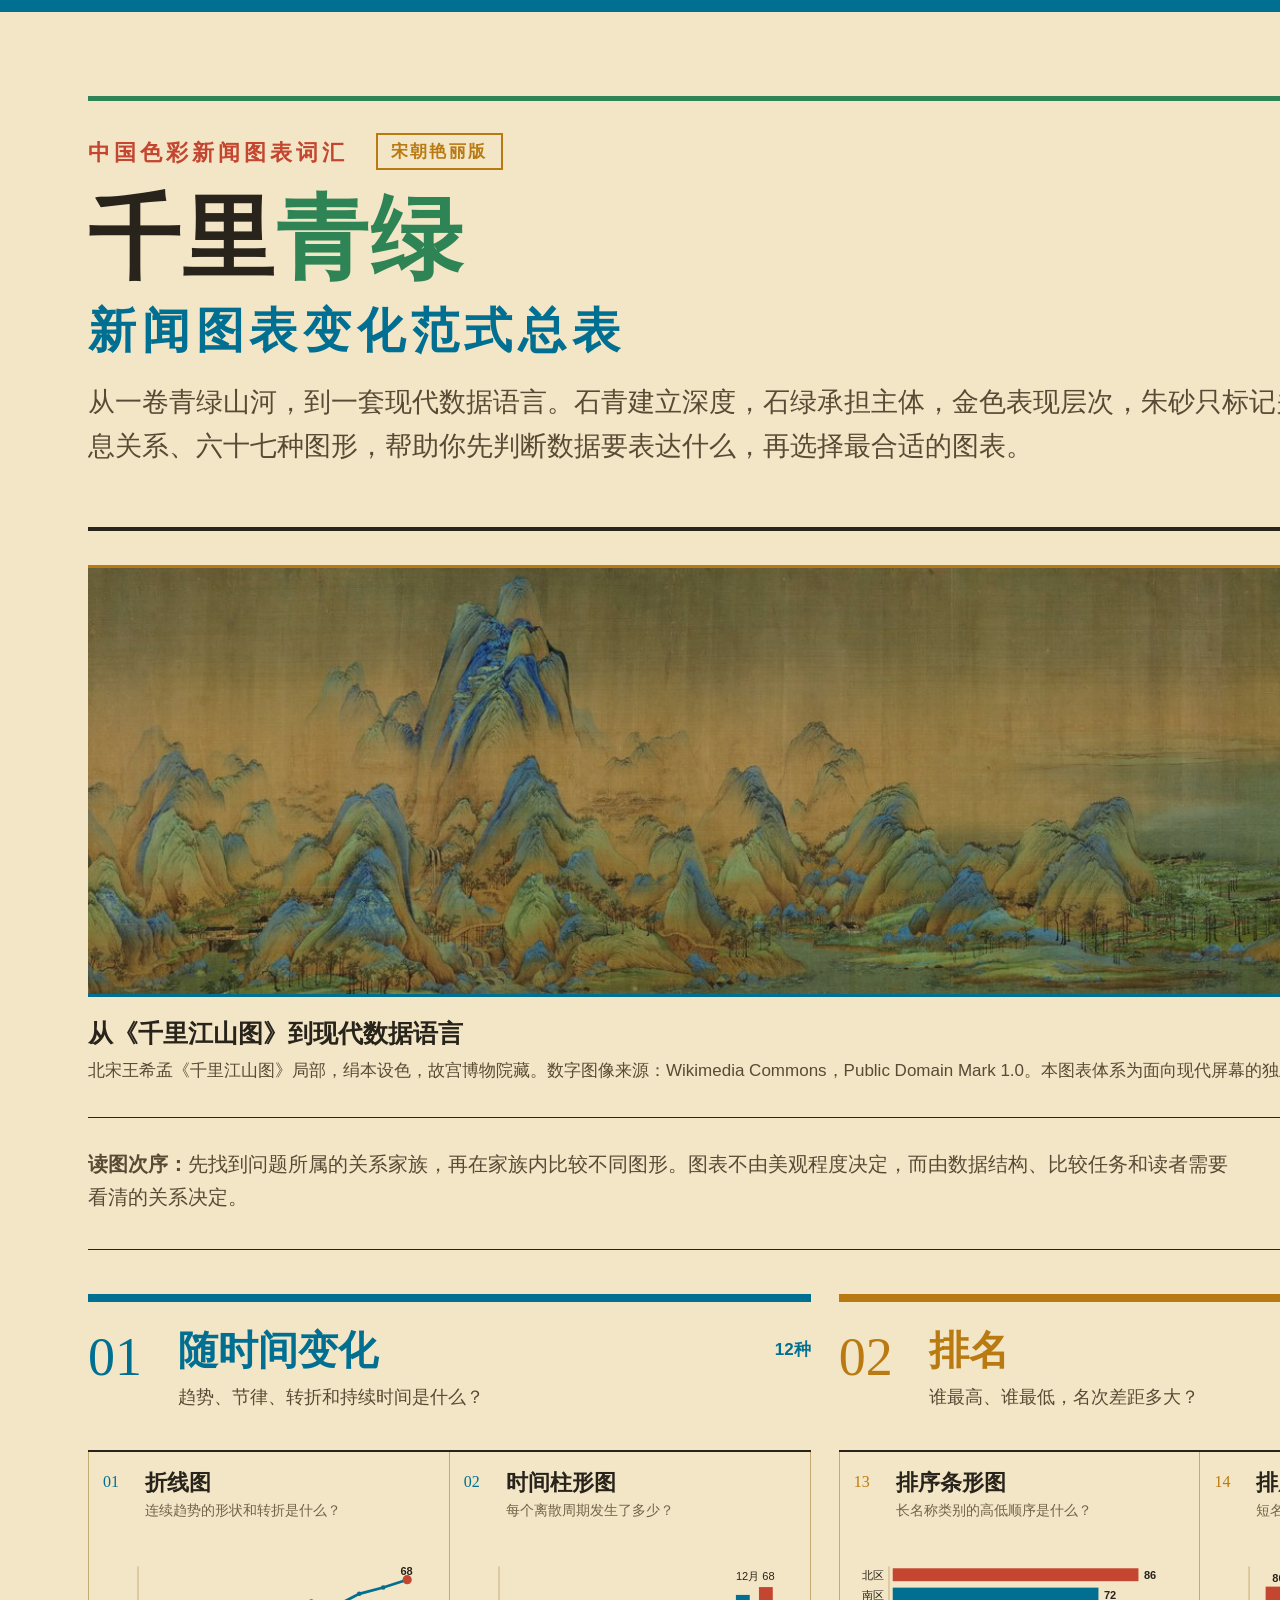
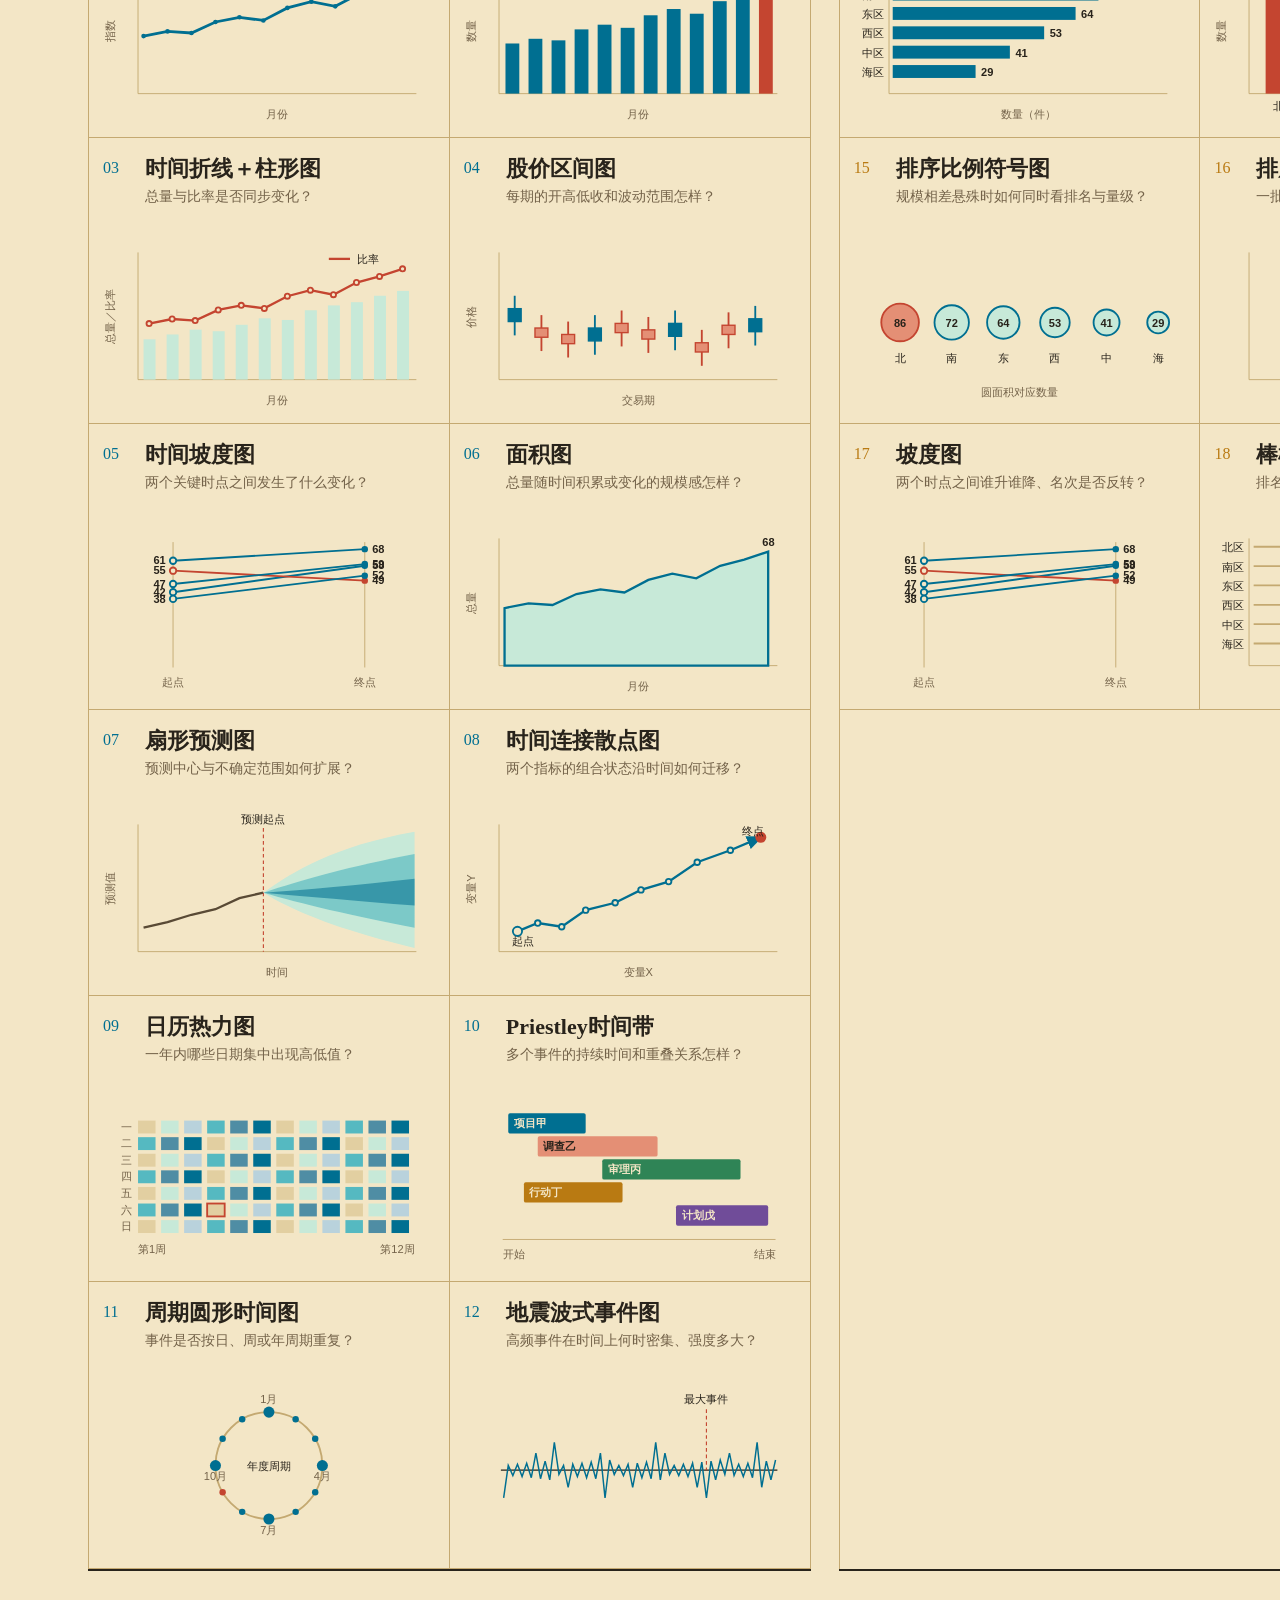
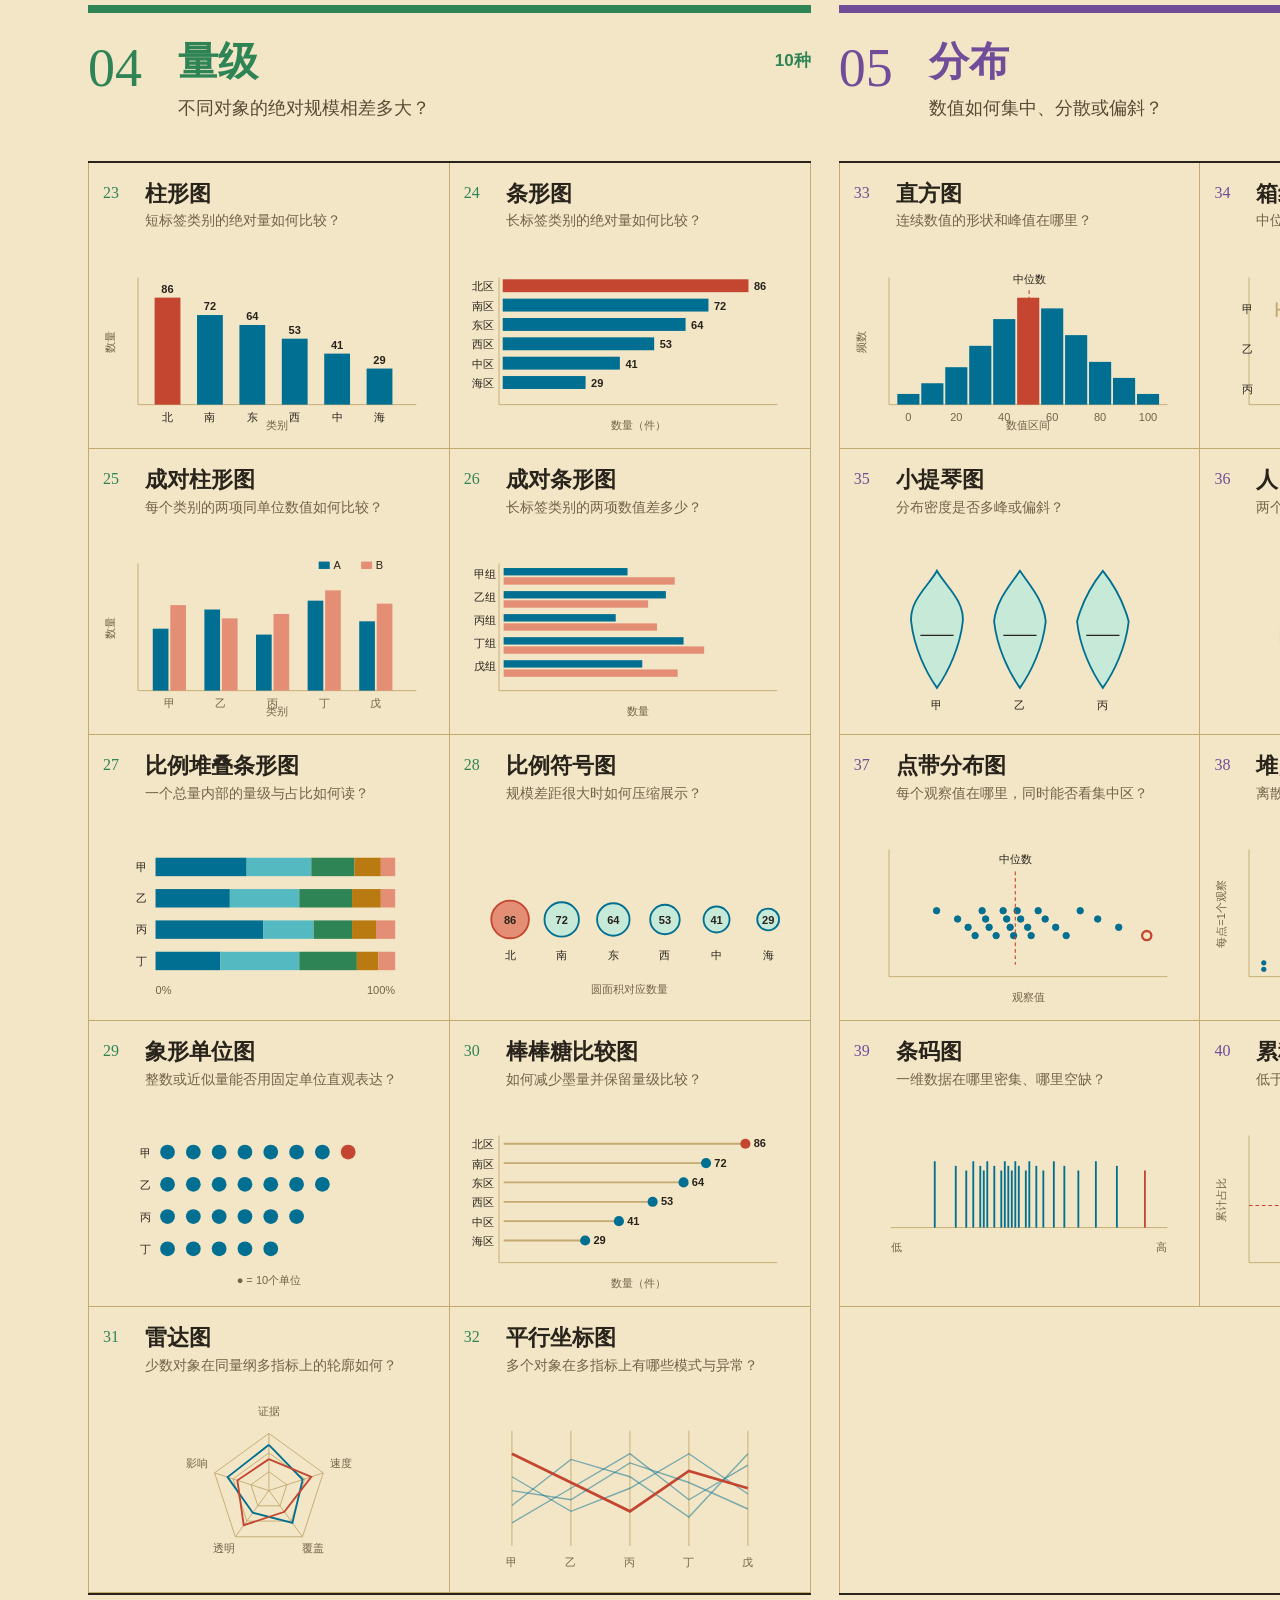
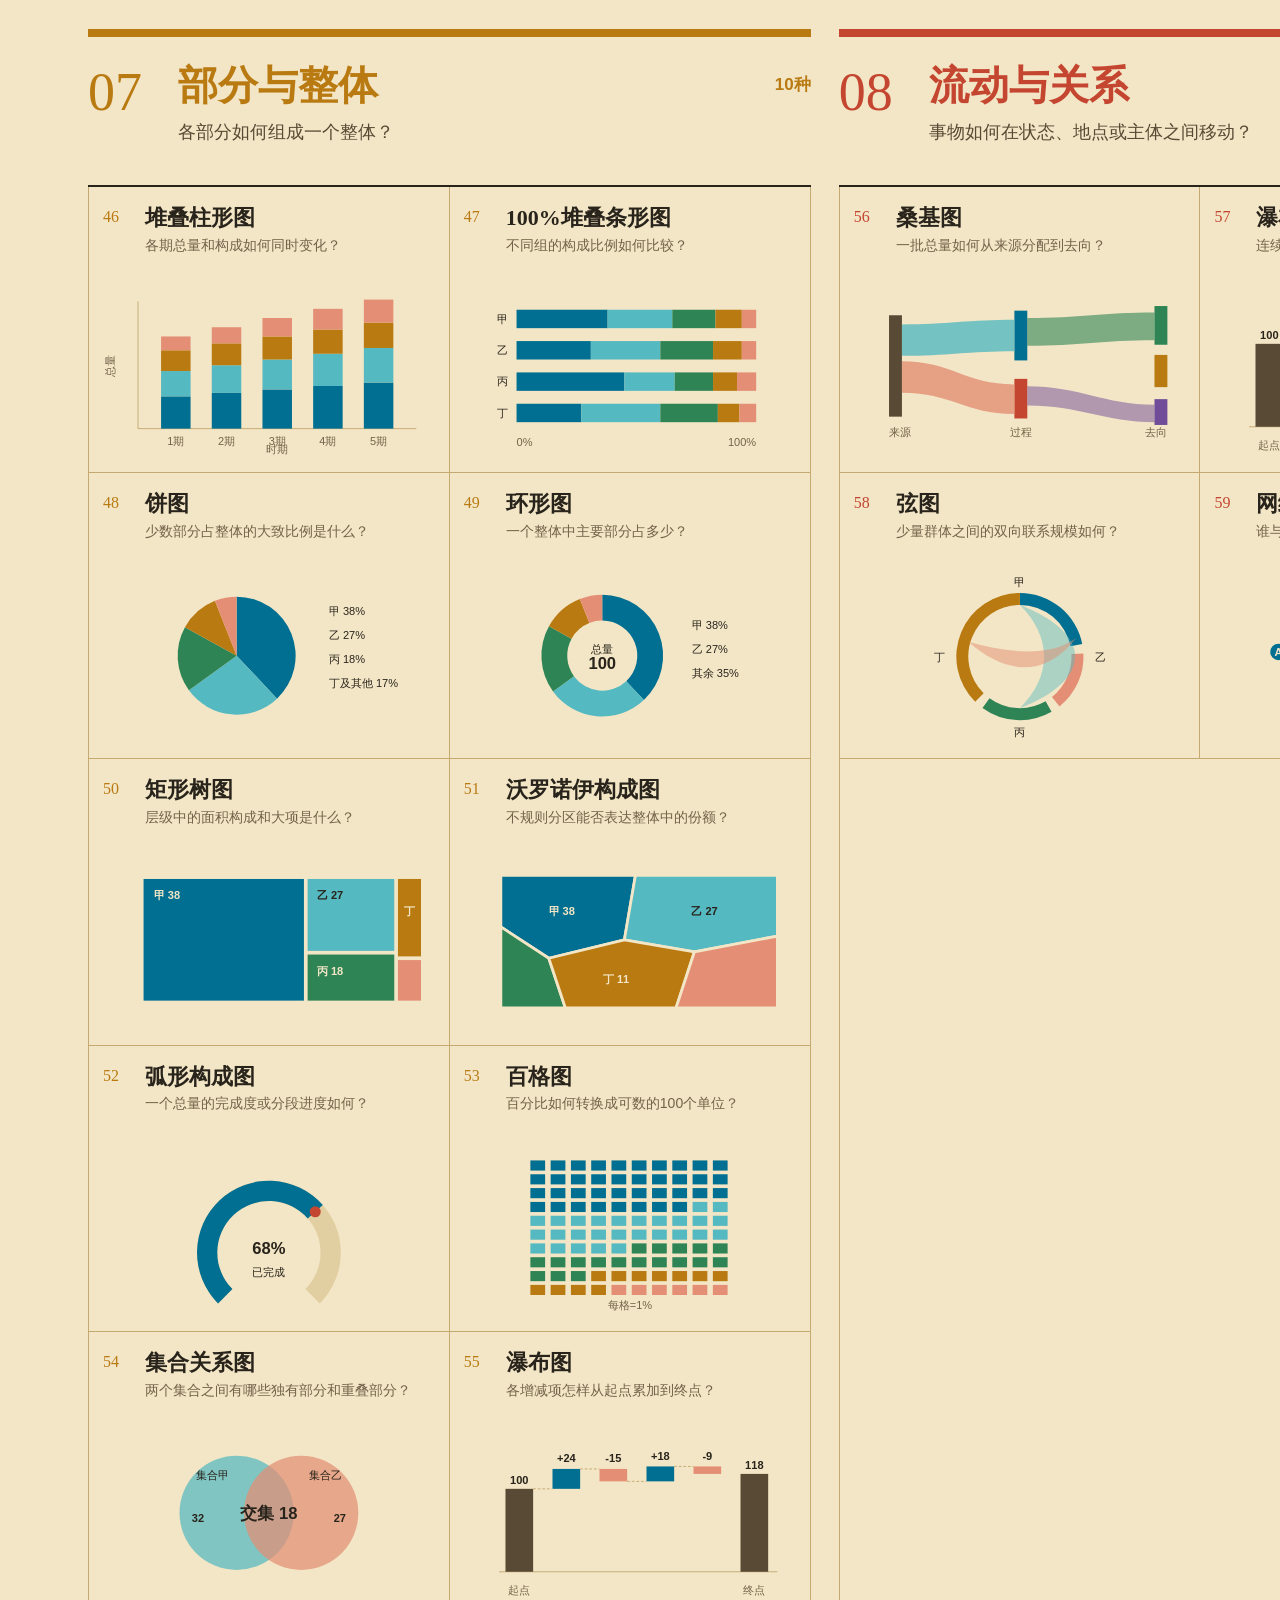
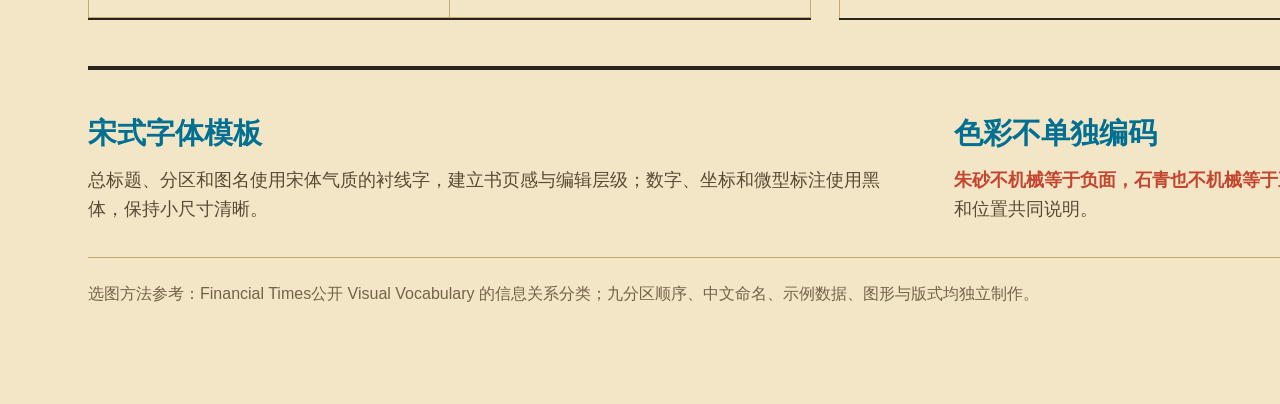
==== src/qianli-qinglu-chart-vocabulary.html @ 6e386f19 "Add poster source" ====
<!doctype html>
<html lang="zh-CN">
<head>
<meta charset="utf-8">
<meta name="viewport" content="width=2400,initial-scale=1">
<title>千里青绿：宋朝艳丽版新闻图表变化范式总表</title>
<style>
:root{--paper:#f3e6c6;--paper-deep:#e2cfa1;--ink:#28231b;--ink2:#594a35;--muted:#736249;--rule:#c4a971;--cinnabar:#c44530;--cinnabar-light:#e48f75;--stone-blue:#006f91;--stone-blue-light:#55b9c1;--stone-blue-pale:#c7e9d8;--stone-green:#2f8456;--ochre:#b97a12;--purple:#704c99}
*{box-sizing:border-box}html,body{margin:0;width:2400px;background:var(--paper);color:var(--ink)}body{font-family:"PingFang SC","Noto Sans CJK SC","Microsoft YaHei",sans-serif;-webkit-font-smoothing:antialiased}.poster{width:2400px;padding:84px 88px 72px;border-top:12px solid var(--stone-blue);background:var(--paper)}
.masthead{display:grid;grid-template-columns:minmax(0,1.55fr) minmax(560px,.45fr);gap:72px;align-items:end;padding:32px 0 58px;border-top:5px solid var(--stone-green);border-bottom:4px solid var(--ink)}.eyebrow{font-size:22px;letter-spacing:.18em;color:var(--cinnabar);font-weight:700}.edition{display:inline-block;margin-left:18px;padding:5px 13px;border:2px solid var(--ochre);color:var(--ochre);font-size:17px;letter-spacing:.14em;vertical-align:3px}.masthead h1{font-family:"Songti SC","STSong","Noto Serif CJK SC","Source Han Serif SC",serif;font-size:92px;line-height:1.04;letter-spacing:.02em;margin:22px 0 24px;font-weight:700}.masthead h1 em{font-style:normal;color:var(--stone-green)}.masthead h1 small{display:block;color:var(--stone-blue);font-size:48px;letter-spacing:.12em;margin-top:18px}.dek{font-family:"Songti SC","STSong","Noto Serif CJK SC","Source Han Serif SC",serif;font-size:27px;line-height:1.65;color:var(--ink2);margin:0;max-width:1420px}.scope{border-left:2px solid var(--rule);padding-left:42px}.brand-logo{width:210px;height:68px;overflow:hidden;background-image:url([data-uri]);background-repeat:no-repeat;background-size:142% auto;background-position:center 51%;margin:0 0 22px}.scope strong{font-family:Georgia,serif;font-size:74px;line-height:1;color:var(--stone-blue);font-weight:700}.scope p{font-size:20px;line-height:1.55;color:var(--muted);margin:10px 0 0}
.guide{display:grid;grid-template-columns:1.15fr 1fr;gap:64px;padding:30px 0 34px;border-bottom:1px solid var(--ink)}.guide p{margin:0;font-size:20px;line-height:1.65;color:var(--ink2)}.palette{display:grid;grid-template-columns:repeat(7,1fr);border:1px solid var(--rule)}.swatch{display:grid;grid-template-columns:24px 1fr;gap:3px 10px;align-items:center;padding:12px 13px;border-right:1px solid var(--rule)}.swatch:last-child{border-right:0}.swatch i{width:24px;height:24px;grid-row:1/3;border:1px solid rgba(41,40,36,.22)}.swatch b{font-family:"Songti SC","STSong",serif;font-size:17px}.swatch code{font-size:13px;color:var(--muted)}
.families{display:grid;grid-template-columns:repeat(3,minmax(0,1fr));gap:34px 28px;padding-top:44px;align-items:stretch}.family-panel{min-width:0;border-top:8px solid var(--family-accent);border-bottom:2px solid var(--ink);display:flex;flex-direction:column}.family-head{display:grid;grid-template-columns:74px minmax(0,1fr) auto;gap:16px;align-items:start;min-height:150px;padding:28px 0 22px;border-bottom:2px solid var(--ink)}.family-number{font-family:Georgia,serif;font-size:54px;line-height:1;color:var(--family-accent)}.family-head h2{font-family:"Songti SC","STSong","Noto Serif CJK SC","Source Han Serif SC",serif;font-size:40px;line-height:1.05;margin:0 0 12px;color:var(--family-accent)}.family-head p{font-size:18px;line-height:1.48;color:var(--ink2);margin:0}.family-head b{font-size:17px;color:var(--family-accent);white-space:nowrap;padding-top:8px}.mini-grid{display:grid;grid-template-columns:repeat(2,minmax(0,1fr));border-left:1px solid var(--rule);flex:1;align-content:start}.mini-card{min-width:0;padding:18px 14px 14px;border-right:1px solid var(--rule);border-bottom:1px solid var(--rule);display:flex;flex-direction:column;min-height:278px}.mini-head{display:grid;grid-template-columns:34px minmax(0,1fr);gap:8px;min-height:78px}.mini-head>span{font-family:Georgia,serif;font-size:16px;color:var(--family-accent);padding-top:3px}.mini-head h3{font-family:"Songti SC","STSong","Noto Serif CJK SC","Source Han Serif SC",serif;font-size:22px;line-height:1.18;margin:0 0 5px}.mini-head p{font-size:14px;line-height:1.36;margin:0;color:var(--muted)}.chart-shell{width:100%;aspect-ratio:360/190;display:flex;align-items:center;margin-top:auto;min-width:0}.chart-svg{display:block;width:100%;height:100%;overflow:hidden}.chart-svg text{font-family:"PingFang SC","Noto Sans CJK SC","Microsoft YaHei",sans-serif;fill:var(--ink)}.chart-svg .label{font-size:12px}.chart-svg .value{font-size:12px;font-weight:700;font-variant-numeric:tabular-nums}.chart-svg .value-light{font-size:12px;font-weight:700;fill:var(--paper)}.chart-svg .big-value{font-size:18px;font-weight:700;font-variant-numeric:tabular-nums}.chart-svg .note{font-size:12px}.chart-svg .tick{font-size:12px;fill:var(--muted)}.chart-svg .axis-title{font-size:12px;fill:var(--muted)}.chart-svg .axis{stroke:var(--rule);stroke-width:1}.chart-svg .zero{stroke:var(--ink);stroke-width:1.4}.chart-svg .reference{stroke:var(--cinnabar);stroke-width:1.2;stroke-dasharray:4 3}.chart-svg .stem{stroke:var(--rule);stroke-width:2}.chart-svg .red{stroke:var(--cinnabar);stroke-width:2.5}.chart-svg .connector{stroke:var(--rule);stroke-width:1;stroke-dasharray:3 2}
.legend{display:grid;grid-template-columns:1.25fr 1fr 1fr;gap:44px;padding:44px 0 34px;border-top:4px solid var(--ink);margin-top:46px}.legend h3{font-family:"Songti SC","STSong","Noto Serif CJK SC",serif;font-size:29px;margin:0 0 12px;color:var(--stone-blue)}.legend p{font-size:18px;line-height:1.6;color:var(--ink2);margin:0}.legend strong{color:var(--cinnabar)}.footer{display:flex;justify-content:space-between;gap:50px;padding-top:24px;border-top:1px solid var(--rule);font-size:16px;line-height:1.55;color:var(--muted)}.footer span:last-child{text-align:right}
@media print{body{print-color-adjust:exact;-webkit-print-color-adjust:exact}}
</style>
<style>
.art-reference{margin:34px 0 0;padding:0 0 32px;border-bottom:1px solid var(--ink)}
.art-reference img{display:block;width:100%;height:432px;object-fit:cover;object-position:center;border-top:3px solid var(--ochre);border-bottom:3px solid var(--stone-blue)}
.art-reference figcaption{display:grid;grid-template-columns:minmax(0,1.45fr) minmax(560px,.55fr);gap:48px;align-items:start;padding-top:18px;font-size:17px;line-height:1.55;color:var(--ink2)}
.art-reference figcaption strong{display:block;font-family:"Songti SC","STSong","Noto Serif CJK SC",serif;font-size:25px;color:var(--ink);margin-bottom:5px}
.color-bridge{display:grid;grid-template-columns:repeat(5,1fr);gap:12px;margin-top:4px}
.color-bridge span{display:grid;grid-template-columns:20px auto;align-items:center;gap:8px;font-size:16px;color:var(--ink)}
.color-bridge i{display:block;width:20px;height:20px;border:1px solid rgba(40,35,27,.45)}
</style>
</head>
<body>
<main class="poster">
  <header class="masthead">
    <div>
      <div class="eyebrow">中国色彩新闻图表词汇 <span class="edition">宋朝艳丽版</span></div>
      <h1>千里<em>青绿</em><small>新闻图表变化范式总表</small></h1>
      <p class="dek">从一卷青绿山河，到一套现代数据语言。石青建立深度，石绿承担主体，金色表现层次，朱砂只标记关键转折；九类信息关系、六十七种图形，帮助你先判断数据要表达什么，再选择最合适的图表。</p>
    </div>
    <div class="scope"><div class="brand-logo" role="img" aria-label="AI记者"></div><strong>9 × 67</strong><p>九类信息关系<br>六十七个图形位置</p></div>
  </header>
  <figure class="art-reference">
    <img src="../assets/qianli-jiangshan-reference.jpg" alt="北宋王希孟《千里江山图》青绿山水局部">
    <figcaption>
      <div><strong>从《千里江山图》到现代数据语言</strong>北宋王希孟《千里江山图》局部，绢本设色，故宫博物院藏。数字图像来源：Wikimedia Commons，Public Domain Mark 1.0。本图表体系为面向现代屏幕的独立色彩转译。</div>
      <div class="color-bridge" aria-label="原画色彩向图表色彩的视觉转译"><span><i style="background:#006f91"></i>石青</span><span><i style="background:#2f8456"></i>石绿</span><span><i style="background:#b97a12"></i>金</span><span><i style="background:#c44530"></i>朱砂</span><span><i style="background:#28231b"></i>墨黛</span></div>
    </figcaption>
  </figure>
  <section class="guide">
    <p><strong>读图次序：</strong>先找到问题所属的关系家族，再在家族内比较不同图形。图表不由美观程度决定，而由数据结构、比较任务和读者需要看清的关系决定。</p>
    <div class="palette" aria-label="千里青绿艳丽版信息色彩"><div class="swatch"><i style="background:#f3e6c6"></i><b>素绢</b><code>#F3E6C6</code></div><div class="swatch"><i style="background:#28231b"></i><b>墨黛</b><code>#28231B</code></div><div class="swatch"><i style="background:#006f91"></i><b>石青</b><code>#006F91</code></div><div class="swatch"><i style="background:#2f8456"></i><b>石绿</b><code>#2F8456</code></div><div class="swatch"><i style="background:#b97a12"></i><b>赭金</b><code>#B97A12</code></div><div class="swatch"><i style="background:#c44530"></i><b>朱砂</b><code>#C44530</code></div><div class="swatch"><i style="background:#704c99"></i><b>黛紫</b><code>#704C99</code></div></div>
  </section>
  <div class="families">
    <section class="family-panel" style="--family-accent:#006f91">
      <header class="family-head">
        <span class="family-number">01</span>
        <div><h2>随时间变化</h2><p>趋势、节律、转折和持续时间是什么？</p></div>
        <b>12种</b>
      </header>
      <div class="mini-grid">
        <article class="mini-card" data-chart="time-line">
          <header class="mini-head">
            <span>01</span>
            <div><h3>折线图</h3><p>连续趋势的形状和转折是什么？</p></div>
          </header>
          <div class="chart-shell"><svg class="chart-svg" viewBox="0 0 360 190" role="img" aria-labelledby="t-折线图示例 d-折线图示例"><title id="t-折线图示例">折线图示例</title><desc id="d-折线图示例">十二个时间点呈现连续趋势。</desc><line x1="38" y1="158" x2="340" y2="158" class="axis" /><line x1="38" y1="20" x2="38" y2="158" class="axis" /><text x="189" y="184" class="axis-title" text-anchor="middle" data-axis="x">月份</text><text x="12" y="90" class="axis-title" text-anchor="middle" transform="rotate(-90 12 90)" data-axis="y">指数</text><polyline points="44,95.6 70,90.5 96,92.2 122,80.3 148,75.2 174,78.60000000000001 200,65 226,58.2 252,63.3 278,49.7 304,42.900000000000006 330,34.400000000000006" fill="none" stroke="#006f91" stroke-width="3"/><circle cx="44" cy="95.6" r="2.5" fill="#006f91" /><circle cx="70" cy="90.5" r="2.5" fill="#006f91" /><circle cx="96" cy="92.2" r="2.5" fill="#006f91" /><circle cx="122" cy="80.3" r="2.5" fill="#006f91" /><circle cx="148" cy="75.2" r="2.5" fill="#006f91" /><circle cx="174" cy="78.60000000000001" r="2.5" fill="#006f91" /><circle cx="200" cy="65" r="2.5" fill="#006f91" /><circle cx="226" cy="58.2" r="2.5" fill="#006f91" /><circle cx="252" cy="63.3" r="2.5" fill="#006f91" /><circle cx="278" cy="49.7" r="2.5" fill="#006f91" /><circle cx="304" cy="42.900000000000006" r="2.5" fill="#006f91" /><circle cx="330" cy="34.400000000000006" r="5" fill="#c44530" /><text x="336" y="29" class="value" text-anchor="end" >68</text></svg></div>
        </article>
        <article class="mini-card" data-chart="time-column">
          <header class="mini-head">
            <span>02</span>
            <div><h3>时间柱形图</h3><p>每个离散周期发生了多少？</p></div>
          </header>
          <div class="chart-shell"><svg class="chart-svg" viewBox="0 0 360 190" role="img" aria-labelledby="t-时间柱形图示例 d-时间柱形图示例"><title id="t-时间柱形图示例">时间柱形图示例</title><desc id="d-时间柱形图示例">每根柱代表一个离散月份。</desc><line x1="38" y1="158" x2="340" y2="158" class="axis" /><line x1="38" y1="20" x2="38" y2="158" class="axis" /><text x="189" y="184" class="axis-title" text-anchor="middle" data-axis="x">月份</text><text x="12" y="90" class="axis-title" text-anchor="middle" transform="rotate(-90 12 90)" data-axis="y">数量</text><rect x="45" y="103.6" width="15" height="54.4" fill="#006f91" /><rect x="70" y="98.5" width="15" height="59.5" fill="#006f91" /><rect x="95" y="100.2" width="15" height="57.8" fill="#006f91" /><rect x="120" y="88.3" width="15" height="69.7" fill="#006f91" /><rect x="145" y="83.2" width="15" height="74.8" fill="#006f91" /><rect x="170" y="86.60000000000001" width="15" height="71.39999999999999" fill="#006f91" /><rect x="195" y="73" width="15" height="85" fill="#006f91" /><rect x="220" y="66.2" width="15" height="91.8" fill="#006f91" /><rect x="245" y="71.3" width="15" height="86.7" fill="#006f91" /><rect x="270" y="57.7" width="15" height="100.3" fill="#006f91" /><rect x="295" y="50.900000000000006" width="15" height="107.1" fill="#006f91" /><rect x="320" y="42.400000000000006" width="15" height="115.6" fill="#c44530" /><text x="337" y="35" class="note" text-anchor="end" >12月 68</text></svg></div>
        </article>
        <article class="mini-card" data-chart="time-line-column">
          <header class="mini-head">
            <span>03</span>
            <div><h3>时间折线＋柱形图</h3><p>总量与比率是否同步变化？</p></div>
          </header>
          <div class="chart-shell"><svg class="chart-svg" viewBox="0 0 360 190" role="img" aria-labelledby="t-折线柱形组合图示例 d-折线柱形组合图示例"><title id="t-折线柱形组合图示例">折线柱形组合图示例</title><desc id="d-折线柱形组合图示例">柱表示总量，线表示同时间粒度的比率。</desc><line x1="38" y1="158" x2="340" y2="158" class="axis" /><line x1="38" y1="20" x2="38" y2="158" class="axis" /><text x="189" y="184" class="axis-title" text-anchor="middle" data-axis="x">月份</text><text x="12" y="90" class="axis-title" text-anchor="middle" transform="rotate(-90 12 90)" data-axis="y">总量／比率</text><rect x="44" y="114.25" width="13" height="43.75" fill="#c7e9d8" /><rect x="69" y="109" width="13" height="49" fill="#c7e9d8" /><rect x="94" y="103.75" width="13" height="54.25" fill="#c7e9d8" /><rect x="119" y="105.5" width="13" height="52.5" fill="#c7e9d8" /><rect x="144" y="98.5" width="13" height="59.5" fill="#c7e9d8" /><rect x="169" y="91.5" width="13" height="66.5" fill="#c7e9d8" /><rect x="194" y="93.25" width="13" height="64.75" fill="#c7e9d8" /><rect x="219" y="82.75" width="13" height="75.25" fill="#c7e9d8" /><rect x="244" y="77.5" width="13" height="80.5" fill="#c7e9d8" /><rect x="269" y="74" width="13" height="84" fill="#c7e9d8" /><rect x="294" y="67" width="13" height="91" fill="#c7e9d8" /><rect x="319" y="61.75" width="13" height="96.25" fill="#c7e9d8" /><polyline points="50,97.2 75,92.25 100,93.9 125,82.35000000000001 150,77.4 175,80.7 200,67.5 225,60.900000000000006 250,65.85000000000001 275,52.650000000000006 300,46.05000000000001 325,37.80000000000001" fill="none" stroke="#c44530" stroke-width="2.5"/><circle cx="50" cy="97.2" r="2.8" fill="#f3e6c6" stroke="#c44530" stroke-width="2"/><circle cx="75" cy="92.25" r="2.8" fill="#f3e6c6" stroke="#c44530" stroke-width="2"/><circle cx="100" cy="93.9" r="2.8" fill="#f3e6c6" stroke="#c44530" stroke-width="2"/><circle cx="125" cy="82.35000000000001" r="2.8" fill="#f3e6c6" stroke="#c44530" stroke-width="2"/><circle cx="150" cy="77.4" r="2.8" fill="#f3e6c6" stroke="#c44530" stroke-width="2"/><circle cx="175" cy="80.7" r="2.8" fill="#f3e6c6" stroke="#c44530" stroke-width="2"/><circle cx="200" cy="67.5" r="2.8" fill="#f3e6c6" stroke="#c44530" stroke-width="2"/><circle cx="225" cy="60.900000000000006" r="2.8" fill="#f3e6c6" stroke="#c44530" stroke-width="2"/><circle cx="250" cy="65.85000000000001" r="2.8" fill="#f3e6c6" stroke="#c44530" stroke-width="2"/><circle cx="275" cy="52.650000000000006" r="2.8" fill="#f3e6c6" stroke="#c44530" stroke-width="2"/><circle cx="300" cy="46.05000000000001" r="2.8" fill="#f3e6c6" stroke="#c44530" stroke-width="2"/><circle cx="325" cy="37.80000000000001" r="2.8" fill="#f3e6c6" stroke="#c44530" stroke-width="2"/><text x="276" y="31" class="note" text-anchor="start" >比率</text><line x1="245" y1="27" x2="268" y2="27" class="red" /></svg></div>
        </article>
        <article class="mini-card" data-chart="time-stock">
          <header class="mini-head">
            <span>04</span>
            <div><h3>股价区间图</h3><p>每期的开高低收和波动范围怎样？</p></div>
          </header>
          <div class="chart-shell"><svg class="chart-svg" viewBox="0 0 360 190" role="img" aria-labelledby="t-股价区间图示例 d-股价区间图示例"><title id="t-股价区间图示例">股价区间图示例</title><desc id="d-股价区间图示例">实体表示开收盘，影线表示高低区间。</desc><line x1="38" y1="158" x2="340" y2="158" class="axis" /><line x1="38" y1="20" x2="38" y2="158" class="axis" /><text x="189" y="184" class="axis-title" text-anchor="middle" data-axis="x">交易期</text><text x="12" y="90" class="axis-title" text-anchor="middle" transform="rotate(-90 12 90)" data-axis="y">价格</text><line x1="55" y1="67" x2="55" y2="110" class="" stroke="#006f91" stroke-width="2"/><rect x="48" y="81" width="14" height="14" fill="#006f91" stroke="#006f91" stroke-width="1.5"/><line x1="84" y1="88" x2="84" y2="127" class="" stroke="#c44530" stroke-width="2"/><rect x="77" y="102" width="14" height="10" fill="#e48f75" stroke="#c44530" stroke-width="1.5"/><line x1="113" y1="95" x2="113" y2="134" class="" stroke="#c44530" stroke-width="2"/><rect x="106" y="109" width="14" height="10" fill="#e48f75" stroke="#c44530" stroke-width="1.5"/><line x1="142" y1="88" x2="142" y2="131" class="" stroke="#006f91" stroke-width="2"/><rect x="135" y="102" width="14" height="14" fill="#006f91" stroke="#006f91" stroke-width="1.5"/><line x1="171" y1="83" x2="171" y2="122" class="" stroke="#c44530" stroke-width="2"/><rect x="164" y="97" width="14" height="10" fill="#e48f75" stroke="#c44530" stroke-width="1.5"/><line x1="200" y1="90" x2="200" y2="129" class="" stroke="#c44530" stroke-width="2"/><rect x="193" y="104" width="14" height="10" fill="#e48f75" stroke="#c44530" stroke-width="1.5"/><line x1="229" y1="83" x2="229" y2="126" class="" stroke="#006f91" stroke-width="2"/><rect x="222" y="97" width="14" height="14" fill="#006f91" stroke="#006f91" stroke-width="1.5"/><line x1="258" y1="104" x2="258" y2="143" class="" stroke="#c44530" stroke-width="2"/><rect x="251" y="118" width="14" height="10" fill="#e48f75" stroke="#c44530" stroke-width="1.5"/><line x1="287" y1="85" x2="287" y2="124" class="" stroke="#c44530" stroke-width="2"/><rect x="280" y="99" width="14" height="10" fill="#e48f75" stroke="#c44530" stroke-width="1.5"/><line x1="316" y1="78" x2="316" y2="121" class="" stroke="#006f91" stroke-width="2"/><rect x="309" y="92" width="14" height="14" fill="#006f91" stroke="#006f91" stroke-width="1.5"/></svg></div>
        </article>
        <article class="mini-card" data-chart="time-slope">
          <header class="mini-head">
            <span>05</span>
            <div><h3>时间坡度图</h3><p>两个关键时点之间发生了什么变化？</p></div>
          </header>
          <div class="chart-shell"><svg class="chart-svg" viewBox="0 0 360 190" role="img" aria-labelledby="t-坡度图示例 d-坡度图示例"><title id="t-坡度图示例">坡度图示例</title><desc id="d-坡度图示例">两个时点共用尺度，线条显示升降和反转。</desc><line x1="76" y1="24" x2="76" y2="160" class="axis" /><line x1="284" y1="24" x2="284" y2="160" class="axis" /><line x1="76" y1="78.39999999999999" x2="284" y2="49.599999999999994" class="" stroke="#006f91" stroke-width="2"/><circle cx="76" cy="78.39999999999999" r="3.5" fill="#f3e6c6" stroke="#006f91" stroke-width="2"/><circle cx="284" cy="49.599999999999994" r="3.5" fill="#006f91" /><text x="68" y="82.39999999999999" class="value" text-anchor="end" >42</text><text x="292" y="53.599999999999994" class="value" text-anchor="start" >58</text><line x1="76" y1="55" x2="284" y2="65.8" class="" stroke="#c44530" stroke-width="2"/><circle cx="76" cy="55" r="3.5" fill="#f3e6c6" stroke="#c44530" stroke-width="2"/><circle cx="284" cy="65.8" r="3.5" fill="#c44530" /><text x="68" y="59" class="value" text-anchor="end" >55</text><text x="292" y="69.8" class="value" text-anchor="start" >49</text><line x1="76" y1="85.6" x2="284" y2="60.39999999999999" class="" stroke="#006f91" stroke-width="2"/><circle cx="76" cy="85.6" r="3.5" fill="#f3e6c6" stroke="#006f91" stroke-width="2"/><circle cx="284" cy="60.39999999999999" r="3.5" fill="#006f91" /><text x="68" y="89.6" class="value" text-anchor="end" >38</text><text x="292" y="64.39999999999999" class="value" text-anchor="start" >52</text><line x1="76" y1="44.2" x2="284" y2="31.599999999999994" class="" stroke="#006f91" stroke-width="2"/><circle cx="76" cy="44.2" r="3.5" fill="#f3e6c6" stroke="#006f91" stroke-width="2"/><circle cx="284" cy="31.599999999999994" r="3.5" fill="#006f91" /><text x="68" y="48.2" class="value" text-anchor="end" >61</text><text x="292" y="35.599999999999994" class="value" text-anchor="start" >68</text><line x1="76" y1="69.39999999999999" x2="284" y2="47.8" class="" stroke="#006f91" stroke-width="2"/><circle cx="76" cy="69.39999999999999" r="3.5" fill="#f3e6c6" stroke="#006f91" stroke-width="2"/><circle cx="284" cy="47.8" r="3.5" fill="#006f91" /><text x="68" y="73.39999999999999" class="value" text-anchor="end" >47</text><text x="292" y="51.8" class="value" text-anchor="start" >59</text><text x="76" y="180" class="axis-title" text-anchor="middle" >起点</text><text x="284" y="180" class="axis-title" text-anchor="middle" >终点</text></svg></div>
        </article>
        <article class="mini-card" data-chart="time-area">
          <header class="mini-head">
            <span>06</span>
            <div><h3>面积图</h3><p>总量随时间积累或变化的规模感怎样？</p></div>
          </header>
          <div class="chart-shell"><svg class="chart-svg" viewBox="0 0 360 190" role="img" aria-labelledby="t-面积图示例 d-面积图示例"><title id="t-面积图示例">面积图示例</title><desc id="d-面积图示例">填充面积强化总量随时间变化的规模感。</desc><line x1="38" y1="158" x2="340" y2="158" class="axis" /><line x1="38" y1="20" x2="38" y2="158" class="axis" /><text x="189" y="184" class="axis-title" text-anchor="middle" data-axis="x">月份</text><text x="12" y="90" class="axis-title" text-anchor="middle" transform="rotate(-90 12 90)" data-axis="y">总量</text><path d="M44,158 L44,95.6 L70,90.5 L96,92.2 L122,80.3 L148,75.2 L174,78.60000000000001 L200,65 L226,58.2 L252,63.3 L278,49.7 L304,42.900000000000006 L330,34.400000000000006 L330,158 Z" fill="#c7e9d8" stroke="#006f91" stroke-width="2.5"/><text x="337" y="28" class="value" text-anchor="end" >68</text></svg></div>
        </article>
        <article class="mini-card" data-chart="time-fan">
          <header class="mini-head">
            <span>07</span>
            <div><h3>扇形预测图</h3><p>预测中心与不确定范围如何扩展？</p></div>
          </header>
          <div class="chart-shell"><svg class="chart-svg" viewBox="0 0 360 190" role="img" aria-labelledby="t-扇形预测图示例 d-扇形预测图示例"><title id="t-扇形预测图示例">扇形预测图示例</title><desc id="d-扇形预测图示例">历史线之后，预测区间随时间逐步扩大。</desc><line x1="38" y1="158" x2="340" y2="158" class="axis" /><line x1="38" y1="20" x2="38" y2="158" class="axis" /><text x="189" y="184" class="axis-title" text-anchor="middle" data-axis="x">时间</text><text x="12" y="90" class="axis-title" text-anchor="middle" transform="rotate(-90 12 90)" data-axis="y">预测值</text><path d="M44,132 L70,126 L96,118 L122,112 L148,100 L174,94" fill="none" stroke="#594a35" stroke-width="2.5"/><path d="M174,94 C208,70 250,44 338,28 L338,154 C260,135 210,116 174,94 Z" fill="#c7e9d8" stroke="none" /><path d="M174,94 C215,80 270,65 338,52 L338,132 C270,119 215,106 174,94 Z" fill="#55b9c1" stroke="none" opacity="0.65" /><path d="M174,94 C220,91 276,86 338,79 L338,108 C276,103 220,98 174,94 Z" fill="#006f91" stroke="none" opacity="0.55" /><line x1="174" y1="24" x2="174" y2="158" class="reference" /><text x="174" y="18" class="note" text-anchor="middle" >预测起点</text></svg></div>
        </article>
        <article class="mini-card" data-chart="time-connected-scatter">
          <header class="mini-head">
            <span>08</span>
            <div><h3>时间连接散点图</h3><p>两个指标的组合状态沿时间如何迁移？</p></div>
          </header>
          <div class="chart-shell"><svg class="chart-svg" viewBox="0 0 360 190" role="img" aria-labelledby="t-连接散点图示例 d-连接散点图示例"><title id="t-连接散点图示例">连接散点图示例</title><desc id="d-连接散点图示例">二维位置按时间顺序连接，起点和终点直接标出。</desc><line x1="38" y1="158" x2="340" y2="158" class="axis" /><line x1="38" y1="20" x2="38" y2="158" class="axis" /><text x="189" y="184" class="axis-title" text-anchor="middle" data-axis="x">变量X</text><text x="12" y="90" class="axis-title" text-anchor="middle" transform="rotate(-90 12 90)" data-axis="y">变量Y</text><polyline points="58,136 80,127 106,131 132,113 164,105 192,91 222,82 253,61 289,48 322,34" fill="none" stroke="#006f91" stroke-width="2.5" marker-end="url(#arrow)"/><circle cx="58" cy="136" r="5" fill="#f3e6c6" stroke="#006f91" stroke-width="2"/><circle cx="80" cy="127" r="3" fill="#f3e6c6" stroke="#006f91" stroke-width="2"/><circle cx="106" cy="131" r="3" fill="#f3e6c6" stroke="#006f91" stroke-width="2"/><circle cx="132" cy="113" r="3" fill="#f3e6c6" stroke="#006f91" stroke-width="2"/><circle cx="164" cy="105" r="3" fill="#f3e6c6" stroke="#006f91" stroke-width="2"/><circle cx="192" cy="91" r="3" fill="#f3e6c6" stroke="#006f91" stroke-width="2"/><circle cx="222" cy="82" r="3" fill="#f3e6c6" stroke="#006f91" stroke-width="2"/><circle cx="253" cy="61" r="3" fill="#f3e6c6" stroke="#006f91" stroke-width="2"/><circle cx="289" cy="48" r="3" fill="#f3e6c6" stroke="#006f91" stroke-width="2"/><circle cx="322" cy="34" r="5" fill="#c44530" stroke="#c44530" stroke-width="2"/><text x="52" y="151" class="note" text-anchor="start" >起点</text><text x="326" y="31" class="note" text-anchor="end" >终点</text><defs><marker id="arrow" markerWidth="8" markerHeight="8" refX="6" refY="3" orient="auto"><path d="M0,0 L0,6 L7,3 z" fill="#006f91" stroke="none"/></marker></defs></svg></div>
        </article>
        <article class="mini-card" data-chart="time-calendar">
          <header class="mini-head">
            <span>09</span>
            <div><h3>日历热力图</h3><p>一年内哪些日期集中出现高低值？</p></div>
          </header>
          <div class="chart-shell"><svg class="chart-svg" viewBox="0 0 360 190" role="img" aria-labelledby="t-日历热力图示例 d-日历热力图示例"><title id="t-日历热力图示例">日历热力图示例</title><desc id="d-日历热力图示例">日期按周与星期排布，单色深浅表示数值。</desc><rect x="38" y="31" width="19" height="14" fill="#e2cfa1" /><rect x="63" y="31" width="19" height="14" fill="#c7e9d8" /><rect x="88" y="31" width="19" height="14" fill="#b9d2dc" /><rect x="113" y="31" width="19" height="14" fill="#55b9c1" /><rect x="138" y="31" width="19" height="14" fill="#4f8da4" /><rect x="163" y="31" width="19" height="14" fill="#006f91" /><rect x="188" y="31" width="19" height="14" fill="#e2cfa1" /><rect x="213" y="31" width="19" height="14" fill="#c7e9d8" /><rect x="238" y="31" width="19" height="14" fill="#b9d2dc" /><rect x="263" y="31" width="19" height="14" fill="#55b9c1" /><rect x="288" y="31" width="19" height="14" fill="#4f8da4" /><rect x="313" y="31" width="19" height="14" fill="#006f91" /><rect x="38" y="49" width="19" height="14" fill="#55b9c1" /><rect x="63" y="49" width="19" height="14" fill="#4f8da4" /><rect x="88" y="49" width="19" height="14" fill="#006f91" /><rect x="113" y="49" width="19" height="14" fill="#e2cfa1" /><rect x="138" y="49" width="19" height="14" fill="#c7e9d8" /><rect x="163" y="49" width="19" height="14" fill="#b9d2dc" /><rect x="188" y="49" width="19" height="14" fill="#55b9c1" /><rect x="213" y="49" width="19" height="14" fill="#4f8da4" /><rect x="238" y="49" width="19" height="14" fill="#006f91" /><rect x="263" y="49" width="19" height="14" fill="#e2cfa1" /><rect x="288" y="49" width="19" height="14" fill="#c7e9d8" /><rect x="313" y="49" width="19" height="14" fill="#b9d2dc" /><rect x="38" y="67" width="19" height="14" fill="#e2cfa1" /><rect x="63" y="67" width="19" height="14" fill="#c7e9d8" /><rect x="88" y="67" width="19" height="14" fill="#b9d2dc" /><rect x="113" y="67" width="19" height="14" fill="#55b9c1" /><rect x="138" y="67" width="19" height="14" fill="#4f8da4" /><rect x="163" y="67" width="19" height="14" fill="#006f91" /><rect x="188" y="67" width="19" height="14" fill="#e2cfa1" /><rect x="213" y="67" width="19" height="14" fill="#c7e9d8" /><rect x="238" y="67" width="19" height="14" fill="#b9d2dc" /><rect x="263" y="67" width="19" height="14" fill="#55b9c1" /><rect x="288" y="67" width="19" height="14" fill="#4f8da4" /><rect x="313" y="67" width="19" height="14" fill="#006f91" /><rect x="38" y="85" width="19" height="14" fill="#55b9c1" /><rect x="63" y="85" width="19" height="14" fill="#4f8da4" /><rect x="88" y="85" width="19" height="14" fill="#006f91" /><rect x="113" y="85" width="19" height="14" fill="#e2cfa1" /><rect x="138" y="85" width="19" height="14" fill="#c7e9d8" /><rect x="163" y="85" width="19" height="14" fill="#b9d2dc" /><rect x="188" y="85" width="19" height="14" fill="#55b9c1" /><rect x="213" y="85" width="19" height="14" fill="#4f8da4" /><rect x="238" y="85" width="19" height="14" fill="#006f91" /><rect x="263" y="85" width="19" height="14" fill="#e2cfa1" /><rect x="288" y="85" width="19" height="14" fill="#c7e9d8" /><rect x="313" y="85" width="19" height="14" fill="#b9d2dc" /><rect x="38" y="103" width="19" height="14" fill="#e2cfa1" /><rect x="63" y="103" width="19" height="14" fill="#c7e9d8" /><rect x="88" y="103" width="19" height="14" fill="#b9d2dc" /><rect x="113" y="103" width="19" height="14" fill="#55b9c1" /><rect x="138" y="103" width="19" height="14" fill="#4f8da4" /><rect x="163" y="103" width="19" height="14" fill="#006f91" /><rect x="188" y="103" width="19" height="14" fill="#e2cfa1" /><rect x="213" y="103" width="19" height="14" fill="#c7e9d8" /><rect x="238" y="103" width="19" height="14" fill="#b9d2dc" /><rect x="263" y="103" width="19" height="14" fill="#55b9c1" /><rect x="288" y="103" width="19" height="14" fill="#4f8da4" /><rect x="313" y="103" width="19" height="14" fill="#006f91" /><rect x="38" y="121" width="19" height="14" fill="#55b9c1" /><rect x="63" y="121" width="19" height="14" fill="#4f8da4" /><rect x="88" y="121" width="19" height="14" fill="#006f91" /><rect x="113" y="121" width="19" height="14" fill="#e2cfa1" stroke="#c44530" stroke-width="2"/><rect x="138" y="121" width="19" height="14" fill="#c7e9d8" /><rect x="163" y="121" width="19" height="14" fill="#b9d2dc" /><rect x="188" y="121" width="19" height="14" fill="#55b9c1" /><rect x="213" y="121" width="19" height="14" fill="#4f8da4" /><rect x="238" y="121" width="19" height="14" fill="#006f91" /><rect x="263" y="121" width="19" height="14" fill="#e2cfa1" /><rect x="288" y="121" width="19" height="14" fill="#c7e9d8" /><rect x="313" y="121" width="19" height="14" fill="#b9d2dc" /><rect x="38" y="139" width="19" height="14" fill="#e2cfa1" /><rect x="63" y="139" width="19" height="14" fill="#c7e9d8" /><rect x="88" y="139" width="19" height="14" fill="#b9d2dc" /><rect x="113" y="139" width="19" height="14" fill="#55b9c1" /><rect x="138" y="139" width="19" height="14" fill="#4f8da4" /><rect x="163" y="139" width="19" height="14" fill="#006f91" /><rect x="188" y="139" width="19" height="14" fill="#e2cfa1" /><rect x="213" y="139" width="19" height="14" fill="#c7e9d8" /><rect x="238" y="139" width="19" height="14" fill="#b9d2dc" /><rect x="263" y="139" width="19" height="14" fill="#55b9c1" /><rect x="288" y="139" width="19" height="14" fill="#4f8da4" /><rect x="313" y="139" width="19" height="14" fill="#006f91" /><text x="26" y="42" class="tick" text-anchor="middle" >一</text><text x="26" y="60" class="tick" text-anchor="middle" >二</text><text x="26" y="78" class="tick" text-anchor="middle" >三</text><text x="26" y="96" class="tick" text-anchor="middle" >四</text><text x="26" y="114" class="tick" text-anchor="middle" >五</text><text x="26" y="132" class="tick" text-anchor="middle" >六</text><text x="26" y="150" class="tick" text-anchor="middle" >日</text><text x="38" y="175" class="axis-title" text-anchor="start" >第1周</text><text x="338" y="175" class="axis-title" text-anchor="end" >第12周</text></svg></div>
        </article>
        <article class="mini-card" data-chart="time-priestley">
          <header class="mini-head">
            <span>10</span>
            <div><h3>Priestley时间带</h3><p>多个事件的持续时间和重叠关系怎样？</p></div>
          </header>
          <div class="chart-shell"><svg class="chart-svg" viewBox="0 0 360 190" role="img" aria-labelledby="t-Priestley时间带示例 d-Priestley时间带示例"><title id="t-Priestley时间带示例">Priestley时间带示例</title><desc id="d-Priestley时间带示例">多个事件以横向长度显示持续期和重叠。</desc><line x1="42" y1="160" x2="338" y2="160" class="axis" /><rect x="48" y="23" width="84" height="22" fill="#006f91" rx="2"/><text x="54" y="38" class="value-light" text-anchor="start" >项目甲</text><rect x="80" y="48" width="130" height="22" fill="#e48f75" rx="2"/><text x="86" y="63" class="value" text-anchor="start" >调查乙</text><rect x="150" y="73" width="150" height="22" fill="#2f8456" rx="2"/><text x="156" y="88" class="value-light" text-anchor="start" >审理丙</text><rect x="65" y="98" width="107" height="22" fill="#b97a12" rx="2"/><text x="71" y="113" class="value-light" text-anchor="start" >行动丁</text><rect x="230" y="123" width="100" height="22" fill="#704c99" rx="2"/><text x="236" y="138" class="value-light" text-anchor="start" >计划戊</text><text x="42" y="180" class="axis-title" text-anchor="start" >开始</text><text x="338" y="180" class="axis-title" text-anchor="end" >结束</text></svg></div>
        </article>
        <article class="mini-card" data-chart="time-circle">
          <header class="mini-head">
            <span>11</span>
            <div><h3>周期圆形时间图</h3><p>事件是否按日、周或年周期重复？</p></div>
          </header>
          <div class="chart-shell"><svg class="chart-svg" viewBox="0 0 360 190" role="img" aria-labelledby="t-周期圆形时间图示例 d-周期圆形时间图示例"><title id="t-周期圆形时间图示例">周期圆形时间图示例</title><desc id="d-周期圆形时间图示例">十二个月沿固定周期排列，突出重复节奏。</desc><circle cx="180" cy="95" r="58" fill="none" stroke="#c4a971" stroke-width="2"/><circle cx="180" cy="37" r="6" fill="#006f91" /><text x="180" y="27" class="tick" text-anchor="middle" >1月</text><circle cx="209" cy="44.770526580502555" r="3.5" fill="#006f91" /><circle cx="230.22947341949742" cy="66" r="3.5" fill="#006f91" /><circle cx="238" cy="95" r="6" fill="#006f91" /><text x="238" y="111" class="tick" text-anchor="middle" >4月</text><circle cx="230.22947341949745" cy="123.99999999999999" r="3.5" fill="#006f91" /><circle cx="209" cy="145.22947341949745" r="3.5" fill="#006f91" /><circle cx="180" cy="153" r="6" fill="#006f91" /><text x="180" y="169" class="tick" text-anchor="middle" >7月</text><circle cx="151" cy="145.22947341949745" r="3.5" fill="#006f91" /><circle cx="129.77052658050258" cy="124.00000000000001" r="3.5" fill="#c44530" /><circle cx="122" cy="95" r="6" fill="#006f91" /><text x="122" y="111" class="tick" text-anchor="middle" >10月</text><circle cx="129.77052658050258" cy="66" r="3.5" fill="#006f91" /><circle cx="150.99999999999997" cy="44.77052658050257" r="3.5" fill="#006f91" /><text x="180" y="100" class="note" text-anchor="middle" >年度周期</text></svg></div>
        </article>
        <article class="mini-card" data-chart="time-seismogram">
          <header class="mini-head">
            <span>12</span>
            <div><h3>地震波式事件图</h3><p>高频事件在时间上何时密集、强度多大？</p></div>
          </header>
          <div class="chart-shell"><svg class="chart-svg" viewBox="0 0 360 190" role="img" aria-labelledby="t-地震波式事件图示例 d-地震波式事件图示例"><title id="t-地震波式事件图示例">地震波式事件图示例</title><desc id="d-地震波式事件图示例">高频事件以振幅显示强度，重点峰直接标出。</desc><line x1="40" y1="100" x2="340" y2="100" class="zero" /><polyline points="43,130.16 48,94.78 53,105.8 58,93.62 63,106.96 68,92.46000000000001 73,108.12 78,81.44 83,109.28 88,90.14 93,110.44 98,69.84 103,104.64 108,94.78 113,118.56 118,93.62 123,106.96 128,92.46000000000001 133,108.12 138,91.3 143,109.28 148,81.44 153,130.16 158,88.98 163,104.64 168,94.78 173,105.8 178,93.62 183,118.56 188,92.46000000000001 193,108.12 198,91.3 203,109.28 208,69.84 213,110.44 218,81.44 223,104.64 228,94.78 233,105.8 238,93.62 243,106.96 248,92.46000000000001 253,118.56 258,91.3 263,130.16 268,90.14 273,110.44 278,88.98 283,104.64 288,81.44 293,105.8 298,93.62 303,106.96 308,92.46000000000001 313,108.12 318,69.84 323,118.56 328,90.14 333,110.44 338,88.98" fill="none" stroke="#006f91" stroke-width="1.6"/><line x1="263" y1="34" x2="263" y2="100" class="reference" /><text x="263" y="27" class="note" text-anchor="middle" >最大事件</text></svg></div>
        </article>
      </div>
    </section>
    <section class="family-panel" style="--family-accent:#b97a12">
      <header class="family-head">
        <span class="family-number">02</span>
        <div><h2>排名</h2><p>谁最高、谁最低，名次差距多大？</p></div>
        <b>6种</b>
      </header>
      <div class="mini-grid">
        <article class="mini-card" data-chart="rank-ordered-bar">
          <header class="mini-head">
            <span>13</span>
            <div><h3>排序条形图</h3><p>长名称类别的高低顺序是什么？</p></div>
          </header>
          <div class="chart-shell"><svg class="chart-svg" viewBox="0 0 360 190" role="img" aria-labelledby="t-排序条形图示例 d-排序条形图示例"><title id="t-排序条形图示例">排序条形图示例</title><desc id="d-排序条形图示例">类别按数值降序，最高项用朱砂标出。</desc><line x1="38" y1="158" x2="340" y2="158" class="axis" /><line x1="38" y1="20" x2="38" y2="158" class="axis" /><text x="189" y="184" class="axis-title" text-anchor="middle" data-axis="x">数量（件）</text><text x="33" y="34" class="label" text-anchor="end" >北区</text><rect x="42" y="22" width="266.6" height="14" fill="#c44530" /><text x="314.6" y="34" class="value" text-anchor="start" >86</text><text x="33" y="55" class="label" text-anchor="end" >南区</text><rect x="42" y="43" width="223.20000000000002" height="14" fill="#006f91" /><text x="271.20000000000005" y="55" class="value" text-anchor="start" >72</text><text x="33" y="76" class="label" text-anchor="end" >东区</text><rect x="42" y="64" width="198.4" height="14" fill="#006f91" /><text x="246.4" y="76" class="value" text-anchor="start" >64</text><text x="33" y="97" class="label" text-anchor="end" >西区</text><rect x="42" y="85" width="164.3" height="14" fill="#006f91" /><text x="212.3" y="97" class="value" text-anchor="start" >53</text><text x="33" y="118" class="label" text-anchor="end" >中区</text><rect x="42" y="106" width="127.10000000000001" height="14" fill="#006f91" /><text x="175.10000000000002" y="118" class="value" text-anchor="start" >41</text><text x="33" y="139" class="label" text-anchor="end" >海区</text><rect x="42" y="127" width="89.9" height="14" fill="#006f91" /><text x="137.9" y="139" class="value" text-anchor="start" >29</text></svg></div>
        </article>
        <article class="mini-card" data-chart="rank-ordered-column">
          <header class="mini-head">
            <span>14</span>
            <div><h3>排序柱形图</h3><p>短名称类别的名次和差距是什么？</p></div>
          </header>
          <div class="chart-shell"><svg class="chart-svg" viewBox="0 0 360 190" role="img" aria-labelledby="t-排序柱形图示例 d-排序柱形图示例"><title id="t-排序柱形图示例">排序柱形图示例</title><desc id="d-排序柱形图示例">短标签类别按柱高降序排列。</desc><line x1="38" y1="158" x2="340" y2="158" class="axis" /><line x1="38" y1="20" x2="38" y2="158" class="axis" /><text x="189" y="184" class="axis-title" text-anchor="middle" data-axis="x">类别</text><text x="12" y="90" class="axis-title" text-anchor="middle" transform="rotate(-90 12 90)" data-axis="y">数量</text><rect x="56" y="41.89999999999999" width="28" height="116.10000000000001" fill="#c44530" /><text x="70" y="176" class="label" text-anchor="middle" >北</text><text x="70" y="36.89999999999999" class="value" text-anchor="middle" >86</text><rect x="102" y="60.8" width="28" height="97.2" fill="#006f91" /><text x="116" y="176" class="label" text-anchor="middle" >南</text><text x="116" y="55.8" class="value" text-anchor="middle" >72</text><rect x="148" y="71.6" width="28" height="86.4" fill="#006f91" /><text x="162" y="176" class="label" text-anchor="middle" >东</text><text x="162" y="66.6" class="value" text-anchor="middle" >64</text><rect x="194" y="86.44999999999999" width="28" height="71.55000000000001" fill="#006f91" /><text x="208" y="176" class="label" text-anchor="middle" >西</text><text x="208" y="81.44999999999999" class="value" text-anchor="middle" >53</text><rect x="240" y="102.65" width="28" height="55.35" fill="#006f91" /><text x="254" y="176" class="label" text-anchor="middle" >中</text><text x="254" y="97.65" class="value" text-anchor="middle" >41</text><rect x="286" y="118.85" width="28" height="39.150000000000006" fill="#006f91" /><text x="300" y="176" class="label" text-anchor="middle" >海</text><text x="300" y="113.85" class="value" text-anchor="middle" >29</text></svg></div>
        </article>
        <article class="mini-card" data-chart="rank-proportional-symbol">
          <header class="mini-head">
            <span>15</span>
            <div><h3>排序比例符号图</h3><p>规模相差悬殊时如何同时看排名与量级？</p></div>
          </header>
          <div class="chart-shell"><svg class="chart-svg" viewBox="0 0 360 190" role="img" aria-labelledby="t-排序比例符号图示例 d-排序比例符号图示例"><title id="t-排序比例符号图示例">排序比例符号图示例</title><desc id="d-排序比例符号图示例">圆面积随数值变化并按大小排序。</desc><circle cx="50" cy="96" r="20.40196069009055" fill="#e48f75" stroke="#c44530" stroke-width="2"/><text x="50" y="139" class="label" text-anchor="middle" >北</text><text x="50" y="101" class="value" text-anchor="middle" >86</text><circle cx="106" cy="96" r="18.667619023324853" fill="#c7e9d8" stroke="#006f91" stroke-width="2"/><text x="106" y="139" class="label" text-anchor="middle" >南</text><text x="106" y="101" class="value" text-anchor="middle" >72</text><circle cx="162" cy="96" r="17.6" fill="#c7e9d8" stroke="#006f91" stroke-width="2"/><text x="162" y="139" class="label" text-anchor="middle" >东</text><text x="162" y="101" class="value" text-anchor="middle" >64</text><circle cx="218" cy="96" r="16.01624175641714" fill="#c7e9d8" stroke="#006f91" stroke-width="2"/><text x="218" y="139" class="label" text-anchor="middle" >西</text><text x="218" y="101" class="value" text-anchor="middle" >53</text><circle cx="274" cy="96" r="14.086873322352268" fill="#c7e9d8" stroke="#006f91" stroke-width="2"/><text x="274" y="139" class="label" text-anchor="middle" >中</text><text x="274" y="101" class="value" text-anchor="middle" >41</text><circle cx="330" cy="96" r="11.84736257569591" fill="#c7e9d8" stroke="#006f91" stroke-width="2"/><text x="330" y="139" class="label" text-anchor="middle" >海</text><text x="330" y="101" class="value" text-anchor="middle" >29</text><text x="180" y="176" class="axis-title" text-anchor="middle" >圆面积对应数量</text></svg></div>
        </article>
        <article class="mini-card" data-chart="rank-dot-strip">
          <header class="mini-head">
            <span>16</span>
            <div><h3>排序点带图</h3><p>一批对象沿单一尺度如何排布？</p></div>
          </header>
          <div class="chart-shell"><svg class="chart-svg" viewBox="0 0 360 190" role="img" aria-labelledby="t-点带图示例 d-点带图示例"><title id="t-点带图示例">点带图示例</title><desc id="d-点带图示例">每个点代表一个观察值，位置呈现一维分布。</desc><line x1="38" y1="158" x2="340" y2="158" class="axis" /><line x1="38" y1="20" x2="38" y2="158" class="axis" /><text x="189" y="184" class="axis-title" text-anchor="middle" data-axis="x">观察值</text><circle cx="89.6" cy="86.5" r="3.5" fill="#006f91" stroke="#006f91" stroke-width="1"/><circle cx="112.39999999999999" cy="95.5" r="3.5" fill="#006f91" stroke="#006f91" stroke-width="1"/><circle cx="123.8" cy="104.5" r="3.5" fill="#006f91" stroke="#006f91" stroke-width="1"/><circle cx="131.39999999999998" cy="113.5" r="3.5" fill="#006f91" stroke="#006f91" stroke-width="1"/><circle cx="139" cy="86.5" r="3.5" fill="#006f91" stroke="#006f91" stroke-width="1"/><circle cx="142.8" cy="95.5" r="3.5" fill="#006f91" stroke="#006f91" stroke-width="1"/><circle cx="146.6" cy="104.5" r="3.5" fill="#006f91" stroke="#006f91" stroke-width="1"/><circle cx="154.2" cy="113.5" r="3.5" fill="#006f91" stroke="#006f91" stroke-width="1"/><circle cx="161.8" cy="86.5" r="3.5" fill="#006f91" stroke="#006f91" stroke-width="1"/><circle cx="165.6" cy="95.5" r="3.5" fill="#006f91" stroke="#006f91" stroke-width="1"/><circle cx="169.39999999999998" cy="104.5" r="3.5" fill="#006f91" stroke="#006f91" stroke-width="1"/><circle cx="173.2" cy="113.5" r="3.5" fill="#006f91" stroke="#006f91" stroke-width="1"/><circle cx="177" cy="86.5" r="3.5" fill="#006f91" stroke="#006f91" stroke-width="1"/><circle cx="180.79999999999998" cy="95.5" r="3.5" fill="#006f91" stroke="#006f91" stroke-width="1"/><circle cx="188.4" cy="104.5" r="3.5" fill="#006f91" stroke="#006f91" stroke-width="1"/><circle cx="192.2" cy="113.5" r="3.5" fill="#006f91" stroke="#006f91" stroke-width="1"/><circle cx="199.79999999999998" cy="86.5" r="3.5" fill="#006f91" stroke="#006f91" stroke-width="1"/><circle cx="207.4" cy="95.5" r="3.5" fill="#006f91" stroke="#006f91" stroke-width="1"/><circle cx="218.79999999999998" cy="104.5" r="3.5" fill="#006f91" stroke="#006f91" stroke-width="1"/><circle cx="230.2" cy="113.5" r="3.5" fill="#006f91" stroke="#006f91" stroke-width="1"/><circle cx="245.39999999999998" cy="86.5" r="3.5" fill="#006f91" stroke="#006f91" stroke-width="1"/><circle cx="264.4" cy="95.5" r="3.5" fill="#006f91" stroke="#006f91" stroke-width="1"/><circle cx="287.2" cy="104.5" r="3.5" fill="#006f91" stroke="#006f91" stroke-width="1"/><circle cx="317.59999999999997" cy="113.5" r="5" fill="#f3e6c6" stroke="#c44530" stroke-width="2.5"/><line x1="175" y1="44" x2="175" y2="145" class="reference" /><text x="175" y="35" class="note" text-anchor="middle" >中位数</text></svg></div>
        </article>
        <article class="mini-card" data-chart="rank-slope">
          <header class="mini-head">
            <span>17</span>
            <div><h3>坡度图</h3><p>两个时点之间谁升谁降、名次是否反转？</p></div>
          </header>
          <div class="chart-shell"><svg class="chart-svg" viewBox="0 0 360 190" role="img" aria-labelledby="t-坡度图示例 d-坡度图示例"><title id="t-坡度图示例">坡度图示例</title><desc id="d-坡度图示例">两个时点共用尺度，线条显示升降和反转。</desc><line x1="76" y1="24" x2="76" y2="160" class="axis" /><line x1="284" y1="24" x2="284" y2="160" class="axis" /><line x1="76" y1="78.39999999999999" x2="284" y2="49.599999999999994" class="" stroke="#006f91" stroke-width="2"/><circle cx="76" cy="78.39999999999999" r="3.5" fill="#f3e6c6" stroke="#006f91" stroke-width="2"/><circle cx="284" cy="49.599999999999994" r="3.5" fill="#006f91" /><text x="68" y="82.39999999999999" class="value" text-anchor="end" >42</text><text x="292" y="53.599999999999994" class="value" text-anchor="start" >58</text><line x1="76" y1="55" x2="284" y2="65.8" class="" stroke="#c44530" stroke-width="2"/><circle cx="76" cy="55" r="3.5" fill="#f3e6c6" stroke="#c44530" stroke-width="2"/><circle cx="284" cy="65.8" r="3.5" fill="#c44530" /><text x="68" y="59" class="value" text-anchor="end" >55</text><text x="292" y="69.8" class="value" text-anchor="start" >49</text><line x1="76" y1="85.6" x2="284" y2="60.39999999999999" class="" stroke="#006f91" stroke-width="2"/><circle cx="76" cy="85.6" r="3.5" fill="#f3e6c6" stroke="#006f91" stroke-width="2"/><circle cx="284" cy="60.39999999999999" r="3.5" fill="#006f91" /><text x="68" y="89.6" class="value" text-anchor="end" >38</text><text x="292" y="64.39999999999999" class="value" text-anchor="start" >52</text><line x1="76" y1="44.2" x2="284" y2="31.599999999999994" class="" stroke="#006f91" stroke-width="2"/><circle cx="76" cy="44.2" r="3.5" fill="#f3e6c6" stroke="#006f91" stroke-width="2"/><circle cx="284" cy="31.599999999999994" r="3.5" fill="#006f91" /><text x="68" y="48.2" class="value" text-anchor="end" >61</text><text x="292" y="35.599999999999994" class="value" text-anchor="start" >68</text><line x1="76" y1="69.39999999999999" x2="284" y2="47.8" class="" stroke="#006f91" stroke-width="2"/><circle cx="76" cy="69.39999999999999" r="3.5" fill="#f3e6c6" stroke="#006f91" stroke-width="2"/><circle cx="284" cy="47.8" r="3.5" fill="#006f91" /><text x="68" y="73.39999999999999" class="value" text-anchor="end" >47</text><text x="292" y="51.8" class="value" text-anchor="start" >59</text><text x="76" y="180" class="axis-title" text-anchor="middle" >起点</text><text x="284" y="180" class="axis-title" text-anchor="middle" >终点</text></svg></div>
        </article>
        <article class="mini-card" data-chart="rank-lollipop">
          <header class="mini-head">
            <span>18</span>
            <div><h3>棒棒糖图</h3><p>排名中哪些值最值得突出？</p></div>
          </header>
          <div class="chart-shell"><svg class="chart-svg" viewBox="0 0 360 190" role="img" aria-labelledby="t-棒棒糖图示例 d-棒棒糖图示例"><title id="t-棒棒糖图示例">棒棒糖图示例</title><desc id="d-棒棒糖图示例">细杆承担长度，圆点承担重点位置。</desc><line x1="38" y1="158" x2="340" y2="158" class="axis" /><line x1="38" y1="20" x2="38" y2="158" class="axis" /><text x="189" y="184" class="axis-title" text-anchor="middle" data-axis="x">数量（件）</text><text x="33" y="34" class="label" text-anchor="end" >北区</text><line x1="43" y1="29" x2="305.3" y2="29" class="stem" /><circle cx="305.3" cy="29" r="5.5" fill="#c44530" /><text x="314.3" y="33" class="value" text-anchor="start" >86</text><text x="33" y="55" class="label" text-anchor="end" >南区</text><line x1="43" y1="50" x2="262.6" y2="50" class="stem" /><circle cx="262.6" cy="50" r="5.5" fill="#006f91" /><text x="271.6" y="54" class="value" text-anchor="start" >72</text><text x="33" y="76" class="label" text-anchor="end" >东区</text><line x1="43" y1="71" x2="238.2" y2="71" class="stem" /><circle cx="238.2" cy="71" r="5.5" fill="#006f91" /><text x="247.2" y="75" class="value" text-anchor="start" >64</text><text x="33" y="97" class="label" text-anchor="end" >西区</text><line x1="43" y1="92" x2="204.64999999999998" y2="92" class="stem" /><circle cx="204.64999999999998" cy="92" r="5.5" fill="#006f91" /><text x="213.64999999999998" y="96" class="value" text-anchor="start" >53</text><text x="33" y="118" class="label" text-anchor="end" >中区</text><line x1="43" y1="113" x2="168.05" y2="113" class="stem" /><circle cx="168.05" cy="113" r="5.5" fill="#006f91" /><text x="177.05" y="117" class="value" text-anchor="start" >41</text><text x="33" y="139" class="label" text-anchor="end" >海区</text><line x1="43" y1="134" x2="131.45" y2="134" class="stem" /><circle cx="131.45" cy="134" r="5.5" fill="#006f91" /><text x="140.45" y="138" class="value" text-anchor="start" >29</text></svg></div>
        </article>
      </div>
    </section>
    <section class="family-panel" style="--family-accent:#c44530">
      <header class="family-head">
        <span class="family-number">03</span>
        <div><h2>偏差</h2><p>数值相对同一基准偏离了多少？</p></div>
        <b>4种</b>
      </header>
      <div class="mini-grid">
        <article class="mini-card" data-chart="dev-diverging-bar">
          <header class="mini-head">
            <span>19</span>
            <div><h3>发散条形图</h3><p>哪些类别高于或低于同一基准？</p></div>
          </header>
          <div class="chart-shell"><svg class="chart-svg" viewBox="0 0 360 190" role="img" aria-labelledby="t-发散条形图示例 d-发散条形图示例"><title id="t-发散条形图示例">发散条形图示例</title><desc id="d-发散条形图示例">四个类别围绕零线向左右展开。</desc><line x1="180" y1="20" x2="180" y2="166" class="zero" /><rect x="77.6" y="30" width="102.4" height="18" fill="#c44530" /><text x="174" y="43" class="value" text-anchor="end" >-32</text><text x="70" y="43" class="label" text-anchor="end" >住房</text><rect x="122.4" y="64" width="57.6" height="18" fill="#c44530" /><text x="174" y="77" class="value" text-anchor="end" >-18</text><text x="70" y="77" class="label" text-anchor="end" >交通</text><rect x="180" y="98" width="44.800000000000004" height="18" fill="#006f91" /><text x="186" y="111" class="value" text-anchor="start" >+14</text><text x="290" y="111" class="label" text-anchor="start" >医疗</text><rect x="180" y="132" width="92.80000000000001" height="18" fill="#006f91" /><text x="186" y="145" class="value" text-anchor="start" >+29</text><text x="290" y="145" class="label" text-anchor="start" >教育</text></svg></div>
        </article>
        <article class="mini-card" data-chart="dev-diverging-stacked">
          <header class="mini-head">
            <span>20</span>
            <div><h3>发散堆叠条形图</h3><p>态度或结果在负向与正向之间如何构成？</p></div>
          </header>
          <div class="chart-shell"><svg class="chart-svg" viewBox="0 0 360 190" role="img" aria-labelledby="t-发散堆叠条形图示例 d-发散堆叠条形图示例"><title id="t-发散堆叠条形图示例">发散堆叠条形图示例</title><desc id="d-发散堆叠条形图示例">负向与正向份额围绕中线排列。</desc><line x1="180" y1="18" x2="180" y2="168" class="zero" /><rect x="98" y="28" width="46" height="19" fill="#c44530" /><rect x="144" y="28" width="36" height="19" fill="#e48f75" /><rect x="180" y="28" width="28" height="19" fill="#55b9c1" /><rect x="208" y="28" width="30" height="19" fill="#006f91" /><text x="22" y="42" class="label" text-anchor="start" >甲</text><rect x="110" y="62" width="42" height="19" fill="#c44530" /><rect x="152" y="62" width="28" height="19" fill="#e48f75" /><rect x="180" y="62" width="37" height="19" fill="#55b9c1" /><rect x="217" y="62" width="35" height="19" fill="#006f91" /><text x="22" y="76" class="label" text-anchor="start" >乙</text><rect x="122" y="96" width="38" height="19" fill="#c44530" /><rect x="160" y="96" width="20" height="19" fill="#e48f75" /><rect x="180" y="96" width="46" height="19" fill="#55b9c1" /><rect x="226" y="96" width="40" height="19" fill="#006f91" /><text x="22" y="110" class="label" text-anchor="start" >丙</text><rect x="134" y="130" width="34" height="19" fill="#c44530" /><rect x="168" y="130" width="12" height="19" fill="#e48f75" /><rect x="180" y="130" width="55" height="19" fill="#55b9c1" /><rect x="235" y="130" width="45" height="19" fill="#006f91" /><text x="22" y="144" class="label" text-anchor="start" >丁</text><text x="105" y="181" class="axis-title" text-anchor="middle" >负向</text><text x="255" y="181" class="axis-title" text-anchor="middle" >正向</text></svg></div>
        </article>
        <article class="mini-card" data-chart="dev-spine">
          <header class="mini-head">
            <span>21</span>
            <div><h3>脊柱图</h3><p>两部分占比是否跨过50%分界？</p></div>
          </header>
          <div class="chart-shell"><svg class="chart-svg" viewBox="0 0 360 190" role="img" aria-labelledby="t-脊柱图示例 d-脊柱图示例"><title id="t-脊柱图示例">脊柱图示例</title><desc id="d-脊柱图示例">每一行以50%中线比较两部分。</desc><line x1="180" y1="20" x2="180" y2="164" class="zero" /><rect x="52" y="28" width="107.52" height="18" fill="#e48f75" /><rect x="159.51999999999998" y="28" width="148.48" height="18" fill="#006f91" /><text x="46" y="41" class="value" text-anchor="end" >42%</text><text x="314" y="41" class="value" text-anchor="start" >58%</text><rect x="52" y="62" width="140.8" height="18" fill="#e48f75" /><rect x="192.8" y="62" width="115.2" height="18" fill="#006f91" /><text x="46" y="75" class="value" text-anchor="end" >55%</text><text x="314" y="75" class="value" text-anchor="start" >45%</text><rect x="52" y="96" width="171.52" height="18" fill="#e48f75" /><rect x="223.52" y="96" width="84.48" height="18" fill="#006f91" /><text x="46" y="109" class="value" text-anchor="end" >67%</text><text x="314" y="109" class="value" text-anchor="start" >33%</text><rect x="52" y="130" width="122.88" height="18" fill="#e48f75" /><rect x="174.88" y="130" width="133.12" height="18" fill="#006f91" /><text x="46" y="143" class="value" text-anchor="end" >48%</text><text x="314" y="143" class="value" text-anchor="start" >52%</text></svg></div>
        </article>
        <article class="mini-card" data-chart="dev-surplus-deficit">
          <header class="mini-head">
            <span>22</span>
            <div><h3>盈余／赤字面积图</h3><p>一段时间内何时越过基准，偏离多深？</p></div>
          </header>
          <div class="chart-shell"><svg class="chart-svg" viewBox="0 0 360 190" role="img" aria-labelledby="t-盈余赤字面积图示例 d-盈余赤字面积图示例"><title id="t-盈余赤字面积图示例">盈余赤字面积图示例</title><desc id="d-盈余赤字面积图示例">时间序列穿过零线形成正负区域。</desc><line x1="38" y1="94" x2="342" y2="94" class="zero" /><path d="M42,94 L42,148 L69,130 L96,109 L123,82 L123,94 Z M204,94 L204,67 L231,103 L258,127 L285,115 L285,94 Z" fill="#e48f75" stroke="#c44530" stroke-width="1.5"/><path d="M123,94 L123,82 L150,58 L177,40 L204,67 L204,94 Z M285,94 L285,115 L312,76 L339,52 L339,94 Z" fill="#c7e9d8" stroke="#006f91" stroke-width="1.5"/><text x="40" y="181" class="axis-title" text-anchor="start" >1月</text><text x="340" y="181" class="axis-title" text-anchor="end" >12月</text></svg></div>
        </article>
      </div>
    </section>
    <section class="family-panel" style="--family-accent:#2f8456">
      <header class="family-head">
        <span class="family-number">04</span>
        <div><h2>量级</h2><p>不同对象的绝对规模相差多大？</p></div>
        <b>10种</b>
      </header>
      <div class="mini-grid">
        <article class="mini-card" data-chart="mag-column">
          <header class="mini-head">
            <span>23</span>
            <div><h3>柱形图</h3><p>短标签类别的绝对量如何比较？</p></div>
          </header>
          <div class="chart-shell"><svg class="chart-svg" viewBox="0 0 360 190" role="img" aria-labelledby="t-排序柱形图示例 d-排序柱形图示例"><title id="t-排序柱形图示例">排序柱形图示例</title><desc id="d-排序柱形图示例">短标签类别按柱高降序排列。</desc><line x1="38" y1="158" x2="340" y2="158" class="axis" /><line x1="38" y1="20" x2="38" y2="158" class="axis" /><text x="189" y="184" class="axis-title" text-anchor="middle" data-axis="x">类别</text><text x="12" y="90" class="axis-title" text-anchor="middle" transform="rotate(-90 12 90)" data-axis="y">数量</text><rect x="56" y="41.89999999999999" width="28" height="116.10000000000001" fill="#c44530" /><text x="70" y="176" class="label" text-anchor="middle" >北</text><text x="70" y="36.89999999999999" class="value" text-anchor="middle" >86</text><rect x="102" y="60.8" width="28" height="97.2" fill="#006f91" /><text x="116" y="176" class="label" text-anchor="middle" >南</text><text x="116" y="55.8" class="value" text-anchor="middle" >72</text><rect x="148" y="71.6" width="28" height="86.4" fill="#006f91" /><text x="162" y="176" class="label" text-anchor="middle" >东</text><text x="162" y="66.6" class="value" text-anchor="middle" >64</text><rect x="194" y="86.44999999999999" width="28" height="71.55000000000001" fill="#006f91" /><text x="208" y="176" class="label" text-anchor="middle" >西</text><text x="208" y="81.44999999999999" class="value" text-anchor="middle" >53</text><rect x="240" y="102.65" width="28" height="55.35" fill="#006f91" /><text x="254" y="176" class="label" text-anchor="middle" >中</text><text x="254" y="97.65" class="value" text-anchor="middle" >41</text><rect x="286" y="118.85" width="28" height="39.150000000000006" fill="#006f91" /><text x="300" y="176" class="label" text-anchor="middle" >海</text><text x="300" y="113.85" class="value" text-anchor="middle" >29</text></svg></div>
        </article>
        <article class="mini-card" data-chart="mag-bar">
          <header class="mini-head">
            <span>24</span>
            <div><h3>条形图</h3><p>长标签类别的绝对量如何比较？</p></div>
          </header>
          <div class="chart-shell"><svg class="chart-svg" viewBox="0 0 360 190" role="img" aria-labelledby="t-排序条形图示例 d-排序条形图示例"><title id="t-排序条形图示例">排序条形图示例</title><desc id="d-排序条形图示例">类别按数值降序，最高项用朱砂标出。</desc><line x1="38" y1="158" x2="340" y2="158" class="axis" /><line x1="38" y1="20" x2="38" y2="158" class="axis" /><text x="189" y="184" class="axis-title" text-anchor="middle" data-axis="x">数量（件）</text><text x="33" y="34" class="label" text-anchor="end" >北区</text><rect x="42" y="22" width="266.6" height="14" fill="#c44530" /><text x="314.6" y="34" class="value" text-anchor="start" >86</text><text x="33" y="55" class="label" text-anchor="end" >南区</text><rect x="42" y="43" width="223.20000000000002" height="14" fill="#006f91" /><text x="271.20000000000005" y="55" class="value" text-anchor="start" >72</text><text x="33" y="76" class="label" text-anchor="end" >东区</text><rect x="42" y="64" width="198.4" height="14" fill="#006f91" /><text x="246.4" y="76" class="value" text-anchor="start" >64</text><text x="33" y="97" class="label" text-anchor="end" >西区</text><rect x="42" y="85" width="164.3" height="14" fill="#006f91" /><text x="212.3" y="97" class="value" text-anchor="start" >53</text><text x="33" y="118" class="label" text-anchor="end" >中区</text><rect x="42" y="106" width="127.10000000000001" height="14" fill="#006f91" /><text x="175.10000000000002" y="118" class="value" text-anchor="start" >41</text><text x="33" y="139" class="label" text-anchor="end" >海区</text><rect x="42" y="127" width="89.9" height="14" fill="#006f91" /><text x="137.9" y="139" class="value" text-anchor="start" >29</text></svg></div>
        </article>
        <article class="mini-card" data-chart="mag-paired-column">
          <header class="mini-head">
            <span>25</span>
            <div><h3>成对柱形图</h3><p>每个类别的两项同单位数值如何比较？</p></div>
          </header>
          <div class="chart-shell"><svg class="chart-svg" viewBox="0 0 360 190" role="img" aria-labelledby="t-成对柱形图示例 d-成对柱形图示例"><title id="t-成对柱形图示例">成对柱形图示例</title><desc id="d-成对柱形图示例">每个类别并列两项同单位数值。</desc><line x1="38" y1="158" x2="340" y2="158" class="axis" /><line x1="38" y1="20" x2="38" y2="158" class="axis" /><text x="189" y="184" class="axis-title" text-anchor="middle" data-axis="x">类别</text><text x="12" y="90" class="axis-title" text-anchor="middle" transform="rotate(-90 12 90)" data-axis="y">数量</text><rect x="54" y="90.8" width="17" height="67.2" fill="#006f91" /><rect x="73" y="65.19999999999999" width="17" height="92.80000000000001" fill="#e48f75" /><text x="72" y="176" class="tick" text-anchor="middle" >甲</text><rect x="110" y="70" width="17" height="88" fill="#006f91" /><rect x="129" y="79.6" width="17" height="78.4" fill="#e48f75" /><text x="128" y="176" class="tick" text-anchor="middle" >乙</text><rect x="166" y="97.19999999999999" width="17" height="60.800000000000004" fill="#006f91" /><rect x="185" y="74.8" width="17" height="83.2" fill="#e48f75" /><text x="184" y="176" class="tick" text-anchor="middle" >丙</text><rect x="222" y="60.39999999999999" width="17" height="97.60000000000001" fill="#006f91" /><rect x="241" y="49.19999999999999" width="17" height="108.80000000000001" fill="#e48f75" /><text x="240" y="176" class="tick" text-anchor="middle" >丁</text><rect x="278" y="82.8" width="17" height="75.2" fill="#006f91" /><rect x="297" y="63.599999999999994" width="17" height="94.4" fill="#e48f75" /><text x="296" y="176" class="tick" text-anchor="middle" >戊</text><rect x="234" y="18" width="12" height="8" fill="#006f91" /><text x="250" y="26" class="note" text-anchor="start" >A</text><rect x="280" y="18" width="12" height="8" fill="#e48f75" /><text x="296" y="26" class="note" text-anchor="start" >B</text></svg></div>
        </article>
        <article class="mini-card" data-chart="mag-paired-bar">
          <header class="mini-head">
            <span>26</span>
            <div><h3>成对条形图</h3><p>长标签类别的两项数值差多少？</p></div>
          </header>
          <div class="chart-shell"><svg class="chart-svg" viewBox="0 0 360 190" role="img" aria-labelledby="t-成对条形图示例 d-成对条形图示例"><title id="t-成对条形图示例">成对条形图示例</title><desc id="d-成对条形图示例">每个长标签类别用上下两条比较。</desc><line x1="38" y1="158" x2="340" y2="158" class="axis" /><line x1="38" y1="20" x2="38" y2="158" class="axis" /><text x="189" y="184" class="axis-title" text-anchor="middle" data-axis="x">数量</text><text x="35" y="36" class="label" text-anchor="end" >甲组</text><rect x="43" y="25" width="134.4" height="8" fill="#006f91" /><rect x="43" y="35" width="185.60000000000002" height="8" fill="#e48f75" /><text x="35" y="61" class="label" text-anchor="end" >乙组</text><rect x="43" y="50" width="176" height="8" fill="#006f91" /><rect x="43" y="60" width="156.8" height="8" fill="#e48f75" /><text x="35" y="86" class="label" text-anchor="end" >丙组</text><rect x="43" y="75" width="121.60000000000001" height="8" fill="#006f91" /><rect x="43" y="85" width="166.4" height="8" fill="#e48f75" /><text x="35" y="111" class="label" text-anchor="end" >丁组</text><rect x="43" y="100" width="195.20000000000002" height="8" fill="#006f91" /><rect x="43" y="110" width="217.60000000000002" height="8" fill="#e48f75" /><text x="35" y="136" class="label" text-anchor="end" >戊组</text><rect x="43" y="125" width="150.4" height="8" fill="#006f91" /><rect x="43" y="135" width="188.8" height="8" fill="#e48f75" /></svg></div>
        </article>
        <article class="mini-card" data-chart="mag-proportional-bar">
          <header class="mini-head">
            <span>27</span>
            <div><h3>比例堆叠条形图</h3><p>一个总量内部的量级与占比如何读？</p></div>
          </header>
          <div class="chart-shell"><svg class="chart-svg" viewBox="0 0 360 190" role="img" aria-labelledby="t-100%堆叠条形图示例 d-100%堆叠条形图示例"><title id="t-100%堆叠条形图示例">100%堆叠条形图示例</title><desc id="d-100%堆叠条形图示例">所有条长度相同，分段展示构成比例。</desc><text x="48" y="43" class="label" text-anchor="end" >甲</text><rect x="57" y="29" width="98.8" height="20" fill="#006f91" /><rect x="155.8" y="29" width="70.2" height="20" fill="#55b9c1" /><rect x="226" y="29" width="46.800000000000004" height="20" fill="#2f8456" /><rect x="272.8" y="29" width="28.6" height="20" fill="#b97a12" /><rect x="301.40000000000003" y="29" width="15.600000000000001" height="20" fill="#e48f75" /><text x="48" y="77" class="label" text-anchor="end" >乙</text><rect x="57" y="63" width="80.60000000000001" height="20" fill="#006f91" /><rect x="137.60000000000002" y="63" width="75.4" height="20" fill="#55b9c1" /><rect x="213.00000000000003" y="63" width="57.2" height="20" fill="#2f8456" /><rect x="270.20000000000005" y="63" width="31.200000000000003" height="20" fill="#b97a12" /><rect x="301.40000000000003" y="63" width="15.600000000000001" height="20" fill="#e48f75" /><text x="48" y="111" class="label" text-anchor="end" >丙</text><rect x="57" y="97" width="117" height="20" fill="#006f91" /><rect x="174" y="97" width="54.6" height="20" fill="#55b9c1" /><rect x="228.6" y="97" width="41.6" height="20" fill="#2f8456" /><rect x="270.2" y="97" width="26" height="20" fill="#b97a12" /><rect x="296.2" y="97" width="20.8" height="20" fill="#e48f75" /><text x="48" y="145" class="label" text-anchor="end" >丁</text><rect x="57" y="131" width="70.2" height="20" fill="#006f91" /><rect x="127.2" y="131" width="85.8" height="20" fill="#55b9c1" /><rect x="213" y="131" width="62.400000000000006" height="20" fill="#2f8456" /><rect x="275.4" y="131" width="23.400000000000002" height="20" fill="#b97a12" /><rect x="298.79999999999995" y="131" width="18.2" height="20" fill="#e48f75" /><text x="57" y="177" class="axis-title" text-anchor="start" >0%</text><text x="317" y="177" class="axis-title" text-anchor="end" >100%</text></svg></div>
        </article>
        <article class="mini-card" data-chart="mag-proportional-symbol">
          <header class="mini-head">
            <span>28</span>
            <div><h3>比例符号图</h3><p>规模差距很大时如何压缩展示？</p></div>
          </header>
          <div class="chart-shell"><svg class="chart-svg" viewBox="0 0 360 190" role="img" aria-labelledby="t-排序比例符号图示例 d-排序比例符号图示例"><title id="t-排序比例符号图示例">排序比例符号图示例</title><desc id="d-排序比例符号图示例">圆面积随数值变化并按大小排序。</desc><circle cx="50" cy="96" r="20.40196069009055" fill="#e48f75" stroke="#c44530" stroke-width="2"/><text x="50" y="139" class="label" text-anchor="middle" >北</text><text x="50" y="101" class="value" text-anchor="middle" >86</text><circle cx="106" cy="96" r="18.667619023324853" fill="#c7e9d8" stroke="#006f91" stroke-width="2"/><text x="106" y="139" class="label" text-anchor="middle" >南</text><text x="106" y="101" class="value" text-anchor="middle" >72</text><circle cx="162" cy="96" r="17.6" fill="#c7e9d8" stroke="#006f91" stroke-width="2"/><text x="162" y="139" class="label" text-anchor="middle" >东</text><text x="162" y="101" class="value" text-anchor="middle" >64</text><circle cx="218" cy="96" r="16.01624175641714" fill="#c7e9d8" stroke="#006f91" stroke-width="2"/><text x="218" y="139" class="label" text-anchor="middle" >西</text><text x="218" y="101" class="value" text-anchor="middle" >53</text><circle cx="274" cy="96" r="14.086873322352268" fill="#c7e9d8" stroke="#006f91" stroke-width="2"/><text x="274" y="139" class="label" text-anchor="middle" >中</text><text x="274" y="101" class="value" text-anchor="middle" >41</text><circle cx="330" cy="96" r="11.84736257569591" fill="#c7e9d8" stroke="#006f91" stroke-width="2"/><text x="330" y="139" class="label" text-anchor="middle" >海</text><text x="330" y="101" class="value" text-anchor="middle" >29</text><text x="180" y="176" class="axis-title" text-anchor="middle" >圆面积对应数量</text></svg></div>
        </article>
        <article class="mini-card" data-chart="mag-isotype">
          <header class="mini-head">
            <span>29</span>
            <div><h3>象形单位图</h3><p>整数或近似量能否用固定单位直观表达？</p></div>
          </header>
          <div class="chart-shell"><svg class="chart-svg" viewBox="0 0 360 190" role="img" aria-labelledby="t-象形单位图示例 d-象形单位图示例"><title id="t-象形单位图示例">象形单位图示例</title><desc id="d-象形单位图示例">每个圆点代表10个单位，半点表示5个单位。</desc><text x="52" y="43" class="label" text-anchor="end" >甲</text><circle cx="70" cy="38" r="8" fill="#006f91" /><circle cx="98" cy="38" r="8" fill="#006f91" /><circle cx="126" cy="38" r="8" fill="#006f91" /><circle cx="154" cy="38" r="8" fill="#006f91" /><circle cx="182" cy="38" r="8" fill="#006f91" /><circle cx="210" cy="38" r="8" fill="#006f91" /><circle cx="238" cy="38" r="8" fill="#006f91" /><circle cx="266" cy="38" r="8" fill="#c44530" /><text x="52" y="78" class="label" text-anchor="end" >乙</text><circle cx="70" cy="73" r="8" fill="#006f91" /><circle cx="98" cy="73" r="8" fill="#006f91" /><circle cx="126" cy="73" r="8" fill="#006f91" /><circle cx="154" cy="73" r="8" fill="#006f91" /><circle cx="182" cy="73" r="8" fill="#006f91" /><circle cx="210" cy="73" r="8" fill="#006f91" /><circle cx="238" cy="73" r="8" fill="#006f91" /><text x="52" y="113" class="label" text-anchor="end" >丙</text><circle cx="70" cy="108" r="8" fill="#006f91" /><circle cx="98" cy="108" r="8" fill="#006f91" /><circle cx="126" cy="108" r="8" fill="#006f91" /><circle cx="154" cy="108" r="8" fill="#006f91" /><circle cx="182" cy="108" r="8" fill="#006f91" /><circle cx="210" cy="108" r="8" fill="#006f91" /><text x="52" y="148" class="label" text-anchor="end" >丁</text><circle cx="70" cy="143" r="8" fill="#006f91" /><circle cx="98" cy="143" r="8" fill="#006f91" /><circle cx="126" cy="143" r="8" fill="#006f91" /><circle cx="154" cy="143" r="8" fill="#006f91" /><circle cx="182" cy="143" r="8" fill="#006f91" /><text x="180" y="181" class="axis-title" text-anchor="middle" >● = 10个单位</text></svg></div>
        </article>
        <article class="mini-card" data-chart="mag-lollipop">
          <header class="mini-head">
            <span>30</span>
            <div><h3>棒棒糖比较图</h3><p>如何减少墨量并保留量级比较？</p></div>
          </header>
          <div class="chart-shell"><svg class="chart-svg" viewBox="0 0 360 190" role="img" aria-labelledby="t-棒棒糖图示例 d-棒棒糖图示例"><title id="t-棒棒糖图示例">棒棒糖图示例</title><desc id="d-棒棒糖图示例">细杆承担长度，圆点承担重点位置。</desc><line x1="38" y1="158" x2="340" y2="158" class="axis" /><line x1="38" y1="20" x2="38" y2="158" class="axis" /><text x="189" y="184" class="axis-title" text-anchor="middle" data-axis="x">数量（件）</text><text x="33" y="34" class="label" text-anchor="end" >北区</text><line x1="43" y1="29" x2="305.3" y2="29" class="stem" /><circle cx="305.3" cy="29" r="5.5" fill="#c44530" /><text x="314.3" y="33" class="value" text-anchor="start" >86</text><text x="33" y="55" class="label" text-anchor="end" >南区</text><line x1="43" y1="50" x2="262.6" y2="50" class="stem" /><circle cx="262.6" cy="50" r="5.5" fill="#006f91" /><text x="271.6" y="54" class="value" text-anchor="start" >72</text><text x="33" y="76" class="label" text-anchor="end" >东区</text><line x1="43" y1="71" x2="238.2" y2="71" class="stem" /><circle cx="238.2" cy="71" r="5.5" fill="#006f91" /><text x="247.2" y="75" class="value" text-anchor="start" >64</text><text x="33" y="97" class="label" text-anchor="end" >西区</text><line x1="43" y1="92" x2="204.64999999999998" y2="92" class="stem" /><circle cx="204.64999999999998" cy="92" r="5.5" fill="#006f91" /><text x="213.64999999999998" y="96" class="value" text-anchor="start" >53</text><text x="33" y="118" class="label" text-anchor="end" >中区</text><line x1="43" y1="113" x2="168.05" y2="113" class="stem" /><circle cx="168.05" cy="113" r="5.5" fill="#006f91" /><text x="177.05" y="117" class="value" text-anchor="start" >41</text><text x="33" y="139" class="label" text-anchor="end" >海区</text><line x1="43" y1="134" x2="131.45" y2="134" class="stem" /><circle cx="131.45" cy="134" r="5.5" fill="#006f91" /><text x="140.45" y="138" class="value" text-anchor="start" >29</text></svg></div>
        </article>
        <article class="mini-card" data-chart="mag-radar">
          <header class="mini-head">
            <span>31</span>
            <div><h3>雷达图</h3><p>少数对象在同量纲多指标上的轮廓如何？</p></div>
          </header>
          <div class="chart-shell"><svg class="chart-svg" viewBox="0 0 360 190" role="img" aria-labelledby="t-雷达图示例 d-雷达图示例"><title id="t-雷达图示例">雷达图示例</title><desc id="d-雷达图示例">两个对象在五个已标准化指标上比较轮廓。</desc><polyline points="180,74.53999999999999 199.45861632339884,88.67751229508858 192.026086261904,111.55248770491143 167.973913738096,111.55248770491143 160.54138367660116,88.67751229508858 180,74.53999999999999" fill="none" stroke="#c4a971" stroke-width="1"/><polyline points="180,54.08 218.9172326467977,82.35502459017715 204.052172523808,128.10497540982286 155.947827476192,128.10497540982286 141.0827673532023,82.35502459017715 180,54.08" fill="none" stroke="#c4a971" stroke-width="1"/><polyline points="180,33 238.96550401029953,75.84094634875326 216.44268564213334,145.15905365124675 143.5573143578667,145.15905365124675 121.03449598970047,75.84094634875326 180,33" fill="none" stroke="#c4a971" stroke-width="1"/><line x1="180" y1="95" x2="180" y2="33" class="axis" /><line x1="180" y1="95" x2="238.96550401029953" y2="75.84094634875326" class="axis" /><line x1="180" y1="95" x2="216.44268564213334" y2="145.15905365124675" class="axis" /><line x1="180" y1="95" x2="143.5573143578667" y2="145.15905365124675" class="axis" /><line x1="180" y1="95" x2="121.03449598970047" y2="75.84094634875326" class="axis" /><polyline points="180,45.4 216.5586124863857,83.12138673622702 205.50987994949332,130.11133755587272 162.507510891776,119.07634575259843 135.18621695217237,80.43911922505248 180,45.4" fill="none" stroke="#006f91" stroke-width="2" fill="#006f91" fill-opacity="0.26"/><polyline points="180,60.9 225.99309312803362,80.05593815202755 196.76363539538133,118.0731646795735 152.6679857684,132.61929023843504 145.8000076740263,83.8877488822769 180,60.9" fill="none" stroke="#c44530" stroke-width="2" fill="#c44530" fill-opacity="0.26"/><text x="180" y="13" class="tick" text-anchor="middle" >证据</text><text x="257.9866343362026" y="69.66060646125432" class="tick" text-anchor="middle" >速度</text><text x="228.1983906879828" y="161.3393935387457" class="tick" text-anchor="middle" >覆盖</text><text x="131.8016093120172" y="161.3393935387457" class="tick" text-anchor="middle" >透明</text><text x="102.0133656637974" y="69.66060646125432" class="tick" text-anchor="middle" >影响</text></svg></div>
        </article>
        <article class="mini-card" data-chart="mag-parallel">
          <header class="mini-head">
            <span>32</span>
            <div><h3>平行坐标图</h3><p>多个对象在多指标上有哪些模式与异常？</p></div>
          </header>
          <div class="chart-shell"><svg class="chart-svg" viewBox="0 0 360 190" role="img" aria-labelledby="t-平行坐标图示例 d-平行坐标图示例"><title id="t-平行坐标图示例">平行坐标图示例</title><desc id="d-平行坐标图示例">多对象跨五个标准化指标形成路径。</desc><line x1="52" y1="30" x2="52" y2="155" class="axis" /><text x="52" y="177" class="tick" text-anchor="middle" >甲</text><line x1="116" y1="30" x2="116" y2="155" class="axis" /><text x="116" y="177" class="tick" text-anchor="middle" >乙</text><line x1="180" y1="30" x2="180" y2="155" class="axis" /><text x="180" y="177" class="tick" text-anchor="middle" >丙</text><line x1="244" y1="30" x2="244" y2="155" class="axis" /><text x="244" y="177" class="tick" text-anchor="middle" >丁</text><line x1="308" y1="30" x2="308" y2="155" class="axis" /><text x="308" y="177" class="tick" text-anchor="middle" >戊</text><polyline points="52,130 116,92.5 180,55 244,105 308,67.5" fill="none" stroke="#006f91" stroke-width="1.5" opacity="0.5"/><polyline points="52,80 116,117.5 180,92.5 244,55 308,98.75" fill="none" stroke="#006f91" stroke-width="1.5" opacity="0.5"/><polyline points="52,111.25 116,61.25 180,80 244,123.75 308,55" fill="none" stroke="#006f91" stroke-width="1.5" opacity="0.5"/><polyline points="52,55 116,86.25 180,117.5 244,73.75 308,92.5" fill="none" stroke="#c44530" stroke-width="3" opacity="1"/><polyline points="52,95 116,105 180,65 244,86.25 308,115" fill="none" stroke="#006f91" stroke-width="1.5" opacity="0.5"/></svg></div>
        </article>
      </div>
    </section>
    <section class="family-panel" style="--family-accent:#704c99">
      <header class="family-head">
        <span class="family-number">05</span>
        <div><h2>分布</h2><p>数值如何集中、分散或偏斜？</p></div>
        <b>8种</b>
      </header>
      <div class="mini-grid">
        <article class="mini-card" data-chart="dist-histogram">
          <header class="mini-head">
            <span>33</span>
            <div><h3>直方图</h3><p>连续数值的形状和峰值在哪里？</p></div>
          </header>
          <div class="chart-shell"><svg class="chart-svg" viewBox="0 0 360 190" role="img" aria-labelledby="t-直方图示例 d-直方图示例"><title id="t-直方图示例">直方图示例</title><desc id="d-直方图示例">连续数值按固定箱宽统计频数。</desc><line x1="38" y1="158" x2="340" y2="158" class="axis" /><line x1="38" y1="20" x2="38" y2="158" class="axis" /><text x="189" y="184" class="axis-title" text-anchor="middle" data-axis="x">数值区间</text><text x="12" y="90" class="axis-title" text-anchor="middle" transform="rotate(-90 12 90)" data-axis="y">频数</text><rect x="47" y="146.4" width="24" height="11.6" fill="#006f91" /><text x="59" y="176" class="tick" text-anchor="middle" >0</text><rect x="73" y="134.8" width="24" height="23.2" fill="#006f91" /><rect x="99" y="117.4" width="24" height="40.6" fill="#006f91" /><text x="111" y="176" class="tick" text-anchor="middle" >20</text><rect x="125" y="94.2" width="24" height="63.8" fill="#006f91" /><rect x="151" y="65.2" width="24" height="92.8" fill="#006f91" /><text x="163" y="176" class="tick" text-anchor="middle" >40</text><rect x="177" y="42" width="24" height="116" fill="#c44530" /><rect x="203" y="53.60000000000001" width="24" height="104.39999999999999" fill="#006f91" /><text x="215" y="176" class="tick" text-anchor="middle" >60</text><rect x="229" y="82.60000000000001" width="24" height="75.39999999999999" fill="#006f91" /><rect x="255" y="111.6" width="24" height="46.4" fill="#006f91" /><text x="267" y="176" class="tick" text-anchor="middle" >80</text><rect x="281" y="129" width="24" height="29" fill="#006f91" /><rect x="307" y="146.4" width="24" height="11.6" fill="#006f91" /><text x="319" y="176" class="tick" text-anchor="middle" >100</text><line x1="190" y1="34" x2="190" y2="158" class="reference" /><text x="190" y="26" class="note" text-anchor="middle" >中位数</text></svg></div>
        </article>
        <article class="mini-card" data-chart="dist-boxplot">
          <header class="mini-head">
            <span>34</span>
            <div><h3>箱线图</h3><p>中位数、四分位和异常值如何比较？</p></div>
          </header>
          <div class="chart-shell"><svg class="chart-svg" viewBox="0 0 360 190" role="img" aria-labelledby="t-箱线图示例 d-箱线图示例"><title id="t-箱线图示例">箱线图示例</title><desc id="d-箱线图示例">三组数据共享轴，显示中位数、四分位和异常点。</desc><line x1="38" y1="158" x2="340" y2="158" class="axis" /><line x1="38" y1="20" x2="38" y2="158" class="axis" /><text x="189" y="184" class="axis-title" text-anchor="middle" data-axis="x">观察值</text><line x1="68" y1="55" x2="296" y2="55" class="stem" /><line x1="68" y1="47" x2="68" y2="63" class="stem" /><line x1="296" y1="47" x2="296" y2="63" class="stem" /><rect x="118" y="41" width="116" height="28" fill="#c7e9d8" stroke="#006f91" stroke-width="2"/><line x1="166" y1="41" x2="166" y2="69" class="zero" /><text x="42" y="59" class="label" text-anchor="end" >甲</text><line x1="78" y1="98" x2="291" y2="98" class="stem" /><line x1="78" y1="90" x2="78" y2="106" class="stem" /><line x1="291" y1="90" x2="291" y2="106" class="stem" /><rect x="126" y="84" width="115" height="28" fill="#c7e9d8" stroke="#006f91" stroke-width="2"/><line x1="182" y1="84" x2="182" y2="112" class="zero" /><text x="42" y="102" class="label" text-anchor="end" >乙</text><line x1="88" y1="141" x2="286" y2="141" class="stem" /><line x1="88" y1="133" x2="88" y2="149" class="stem" /><line x1="286" y1="133" x2="286" y2="149" class="stem" /><rect x="134" y="127" width="114" height="28" fill="#c7e9d8" stroke="#006f91" stroke-width="2"/><line x1="198" y1="127" x2="198" y2="155" class="zero" /><text x="42" y="145" class="label" text-anchor="end" >丙</text><circle cx="320" cy="141" r="4" fill="#f3e6c6" stroke="#c44530" stroke-width="2"/></svg></div>
        </article>
        <article class="mini-card" data-chart="dist-violin">
          <header class="mini-head">
            <span>35</span>
            <div><h3>小提琴图</h3><p>分布密度是否多峰或偏斜？</p></div>
          </header>
          <div class="chart-shell"><svg class="chart-svg" viewBox="0 0 360 190" role="img" aria-labelledby="t-小提琴图示例 d-小提琴图示例"><title id="t-小提琴图示例">小提琴图示例</title><desc id="d-小提琴图示例">宽度表示各高度的估计密度，中线表示中位数。</desc><path d="M90,28 C82,43 60,60 62,83 C65,111 78,138 90,155 C102,138 115,111 118,83 C120,60 98,43 90,28 Z" fill="#c7e9d8" stroke="#006f91" stroke-width="2"/><line x1="72" y1="98" x2="108" y2="98" class="zero" /><text x="90" y="178" class="label" text-anchor="middle" >甲</text><path d="M180,28 C170,43 154,60 152,83 C155,111 168,138 180,155 C192,138 205,111 208,83 C206,60 190,43 180,28 Z" fill="#c7e9d8" stroke="#006f91" stroke-width="2"/><line x1="162" y1="98" x2="198" y2="98" class="zero" /><text x="180" y="178" class="label" text-anchor="middle" >乙</text><path d="M270,28 C258,43 248,60 242,83 C245,111 258,138 270,155 C282,138 295,111 298,83 C292,60 282,43 270,28 Z" fill="#c7e9d8" stroke="#006f91" stroke-width="2"/><line x1="252" y1="98" x2="288" y2="98" class="zero" /><text x="270" y="178" class="label" text-anchor="middle" >丙</text></svg></div>
        </article>
        <article class="mini-card" data-chart="dist-pyramid">
          <header class="mini-head">
            <span>36</span>
            <div><h3>人口金字塔</h3><p>两个互斥群体在有序年龄段如何分布？</p></div>
          </header>
          <div class="chart-shell"><svg class="chart-svg" viewBox="0 0 360 190" role="img" aria-labelledby="t-人口金字塔示例 d-人口金字塔示例"><title id="t-人口金字塔示例">人口金字塔示例</title><desc id="d-人口金字塔示例">两个群体在相同年龄层上左右对称。</desc><line x1="180" y1="18" x2="180" y2="168" class="zero" /><rect x="141.5" y="25" width="38.5" height="16" fill="#e48f75" /><rect x="180" y="25" width="45.5" height="16" fill="#006f91" /><text x="174" y="37" class="value" text-anchor="end" >70+</text><rect x="118.75" y="47" width="61.25" height="16" fill="#e48f75" /><rect x="180" y="47" width="70" height="16" fill="#006f91" /><text x="174" y="59" class="value" text-anchor="end" >60</text><rect x="96" y="69" width="84" height="16" fill="#e48f75" /><rect x="180" y="69" width="89.25" height="16" fill="#006f91" /><text x="174" y="81" class="value" text-anchor="end" >50</text><rect x="71.5" y="91" width="108.5" height="16" fill="#e48f75" /><rect x="180" y="91" width="101.5" height="16" fill="#006f91" /><text x="174" y="103" class="value" text-anchor="end" >40</text><rect x="83.75" y="113" width="96.25" height="16" fill="#e48f75" /><rect x="180" y="113" width="85.75" height="16" fill="#006f91" /><text x="174" y="125" class="value" text-anchor="end" >30</text><rect x="111.75" y="135" width="68.25" height="16" fill="#e48f75" /><rect x="180" y="135" width="57.75" height="16" fill="#006f91" /><text x="174" y="147" class="value" text-anchor="end" >20</text><text x="92" y="181" class="axis-title" text-anchor="middle" >群体甲</text><text x="268" y="181" class="axis-title" text-anchor="middle" >群体乙</text></svg></div>
        </article>
        <article class="mini-card" data-chart="dist-dot-strip">
          <header class="mini-head">
            <span>37</span>
            <div><h3>点带分布图</h3><p>每个观察值在哪里，同时能否看集中区？</p></div>
          </header>
          <div class="chart-shell"><svg class="chart-svg" viewBox="0 0 360 190" role="img" aria-labelledby="t-点带图示例 d-点带图示例"><title id="t-点带图示例">点带图示例</title><desc id="d-点带图示例">每个点代表一个观察值，位置呈现一维分布。</desc><line x1="38" y1="158" x2="340" y2="158" class="axis" /><line x1="38" y1="20" x2="38" y2="158" class="axis" /><text x="189" y="184" class="axis-title" text-anchor="middle" data-axis="x">观察值</text><circle cx="89.6" cy="86.5" r="3.5" fill="#006f91" stroke="#006f91" stroke-width="1"/><circle cx="112.39999999999999" cy="95.5" r="3.5" fill="#006f91" stroke="#006f91" stroke-width="1"/><circle cx="123.8" cy="104.5" r="3.5" fill="#006f91" stroke="#006f91" stroke-width="1"/><circle cx="131.39999999999998" cy="113.5" r="3.5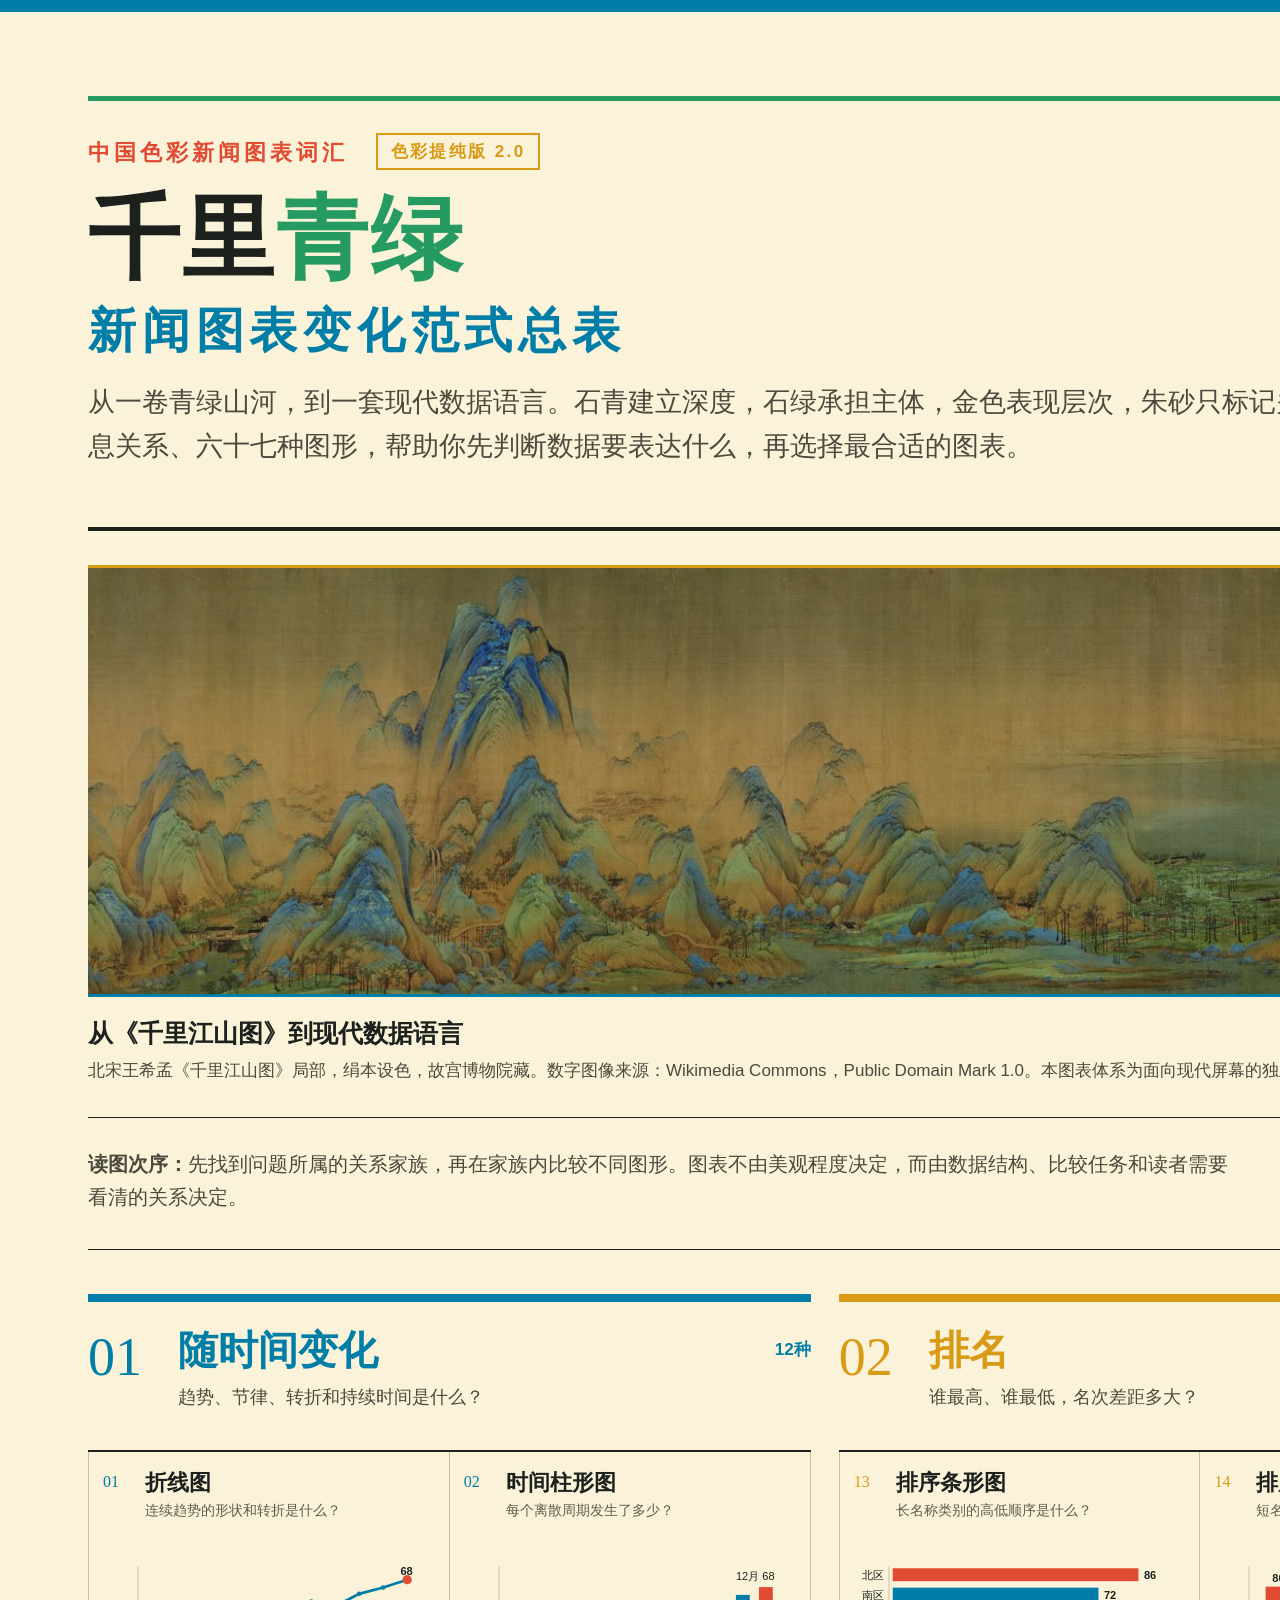
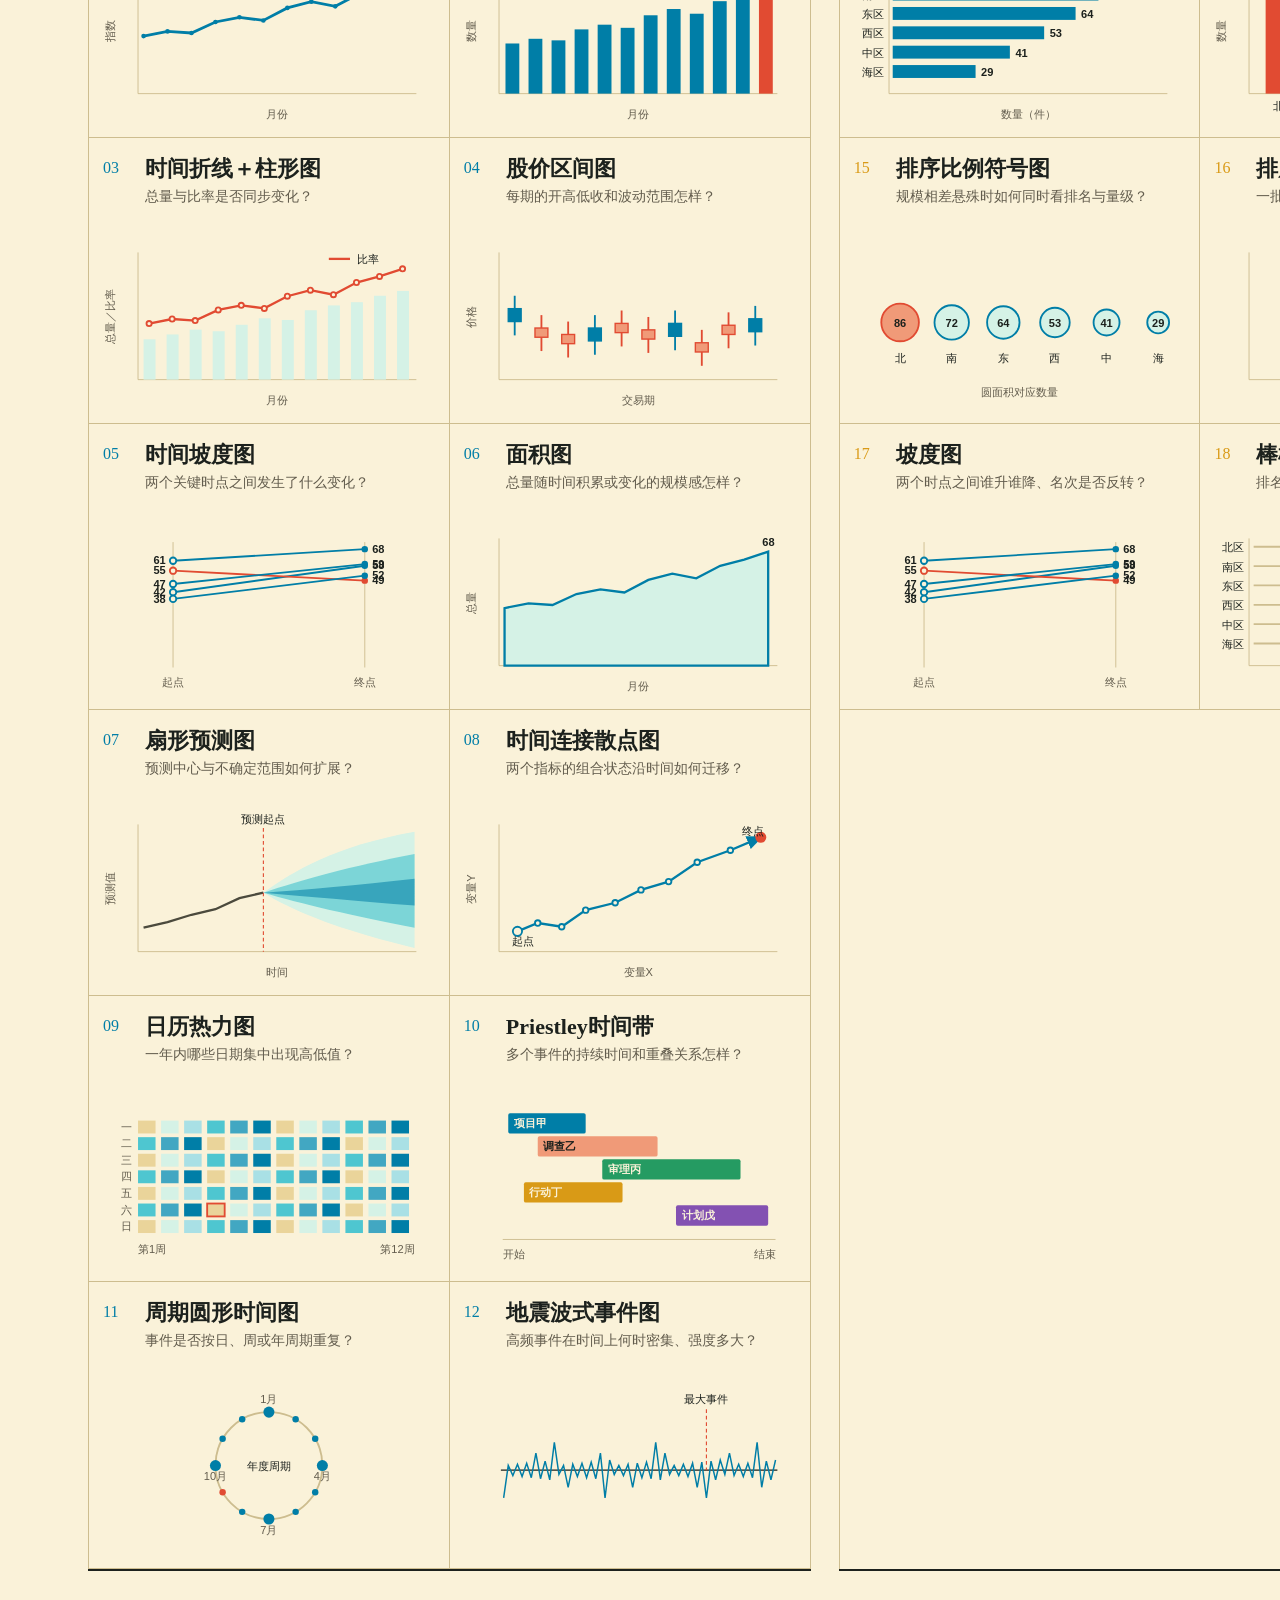
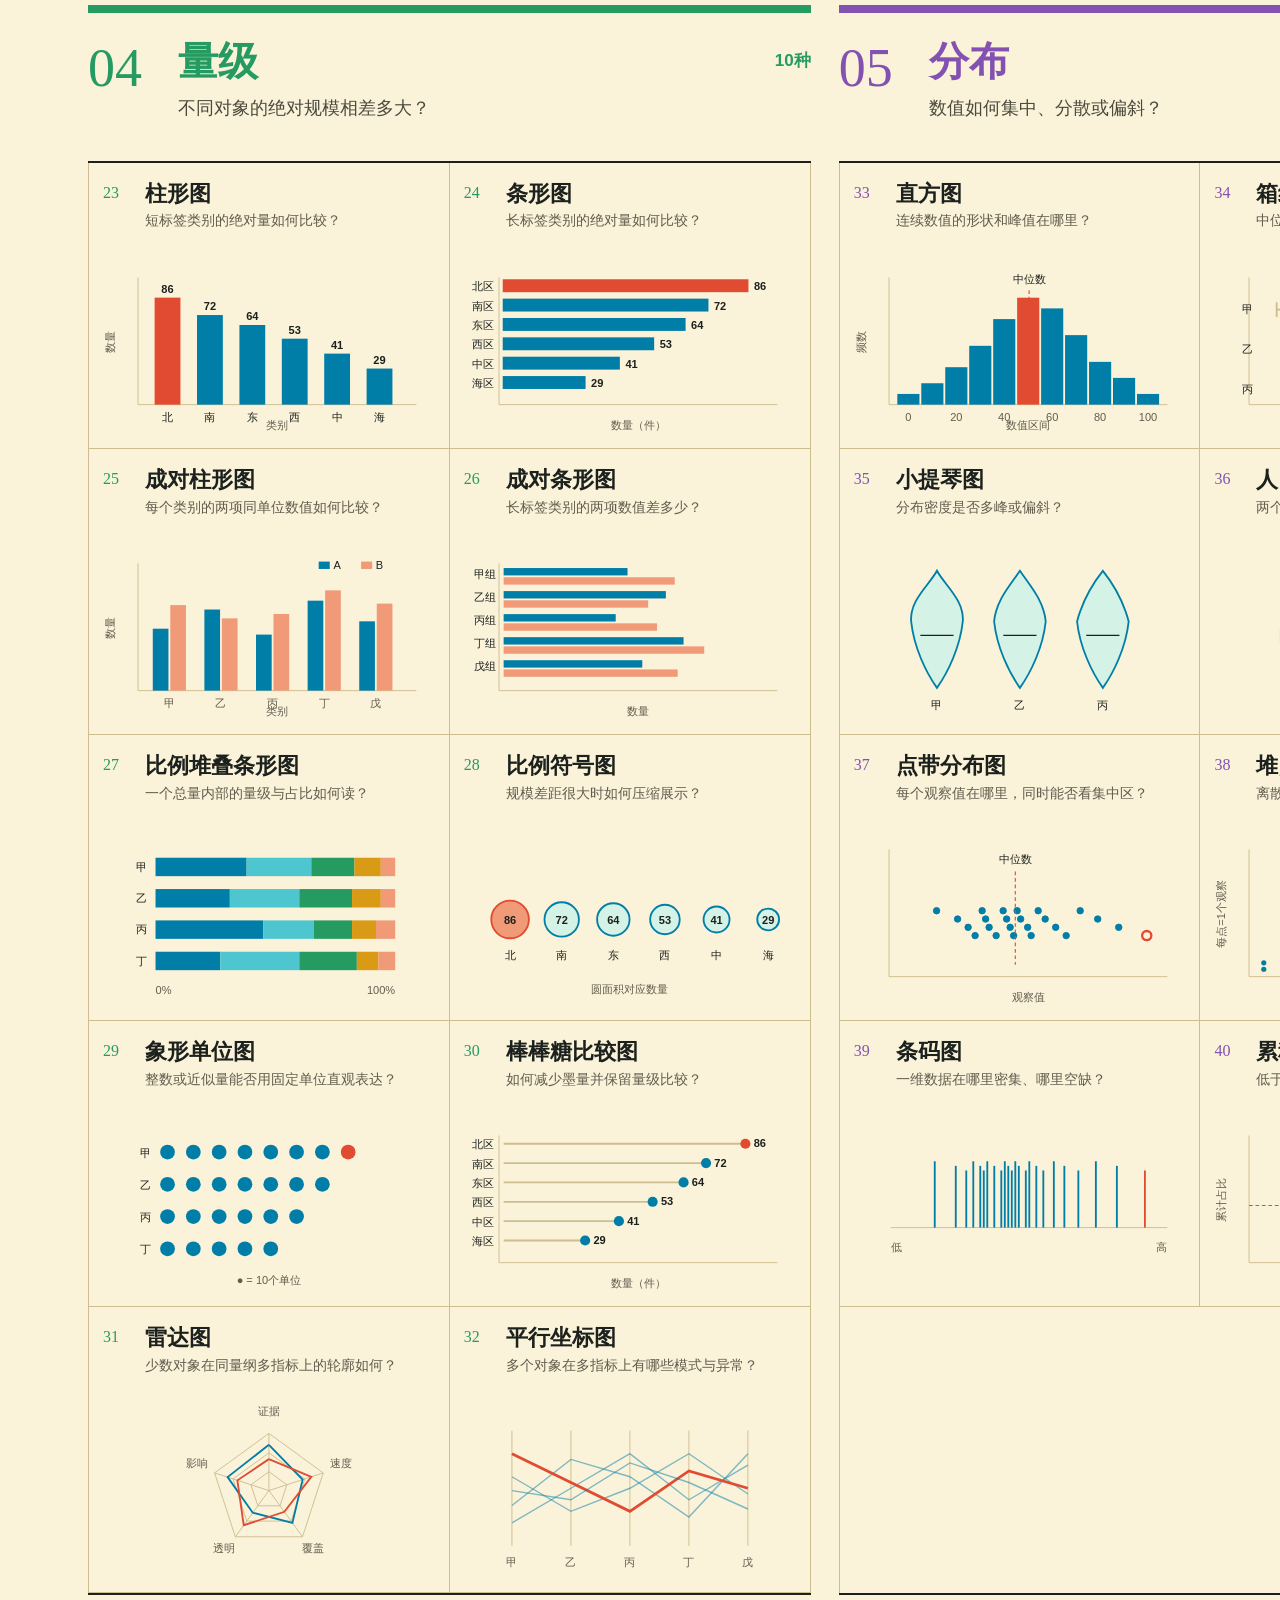
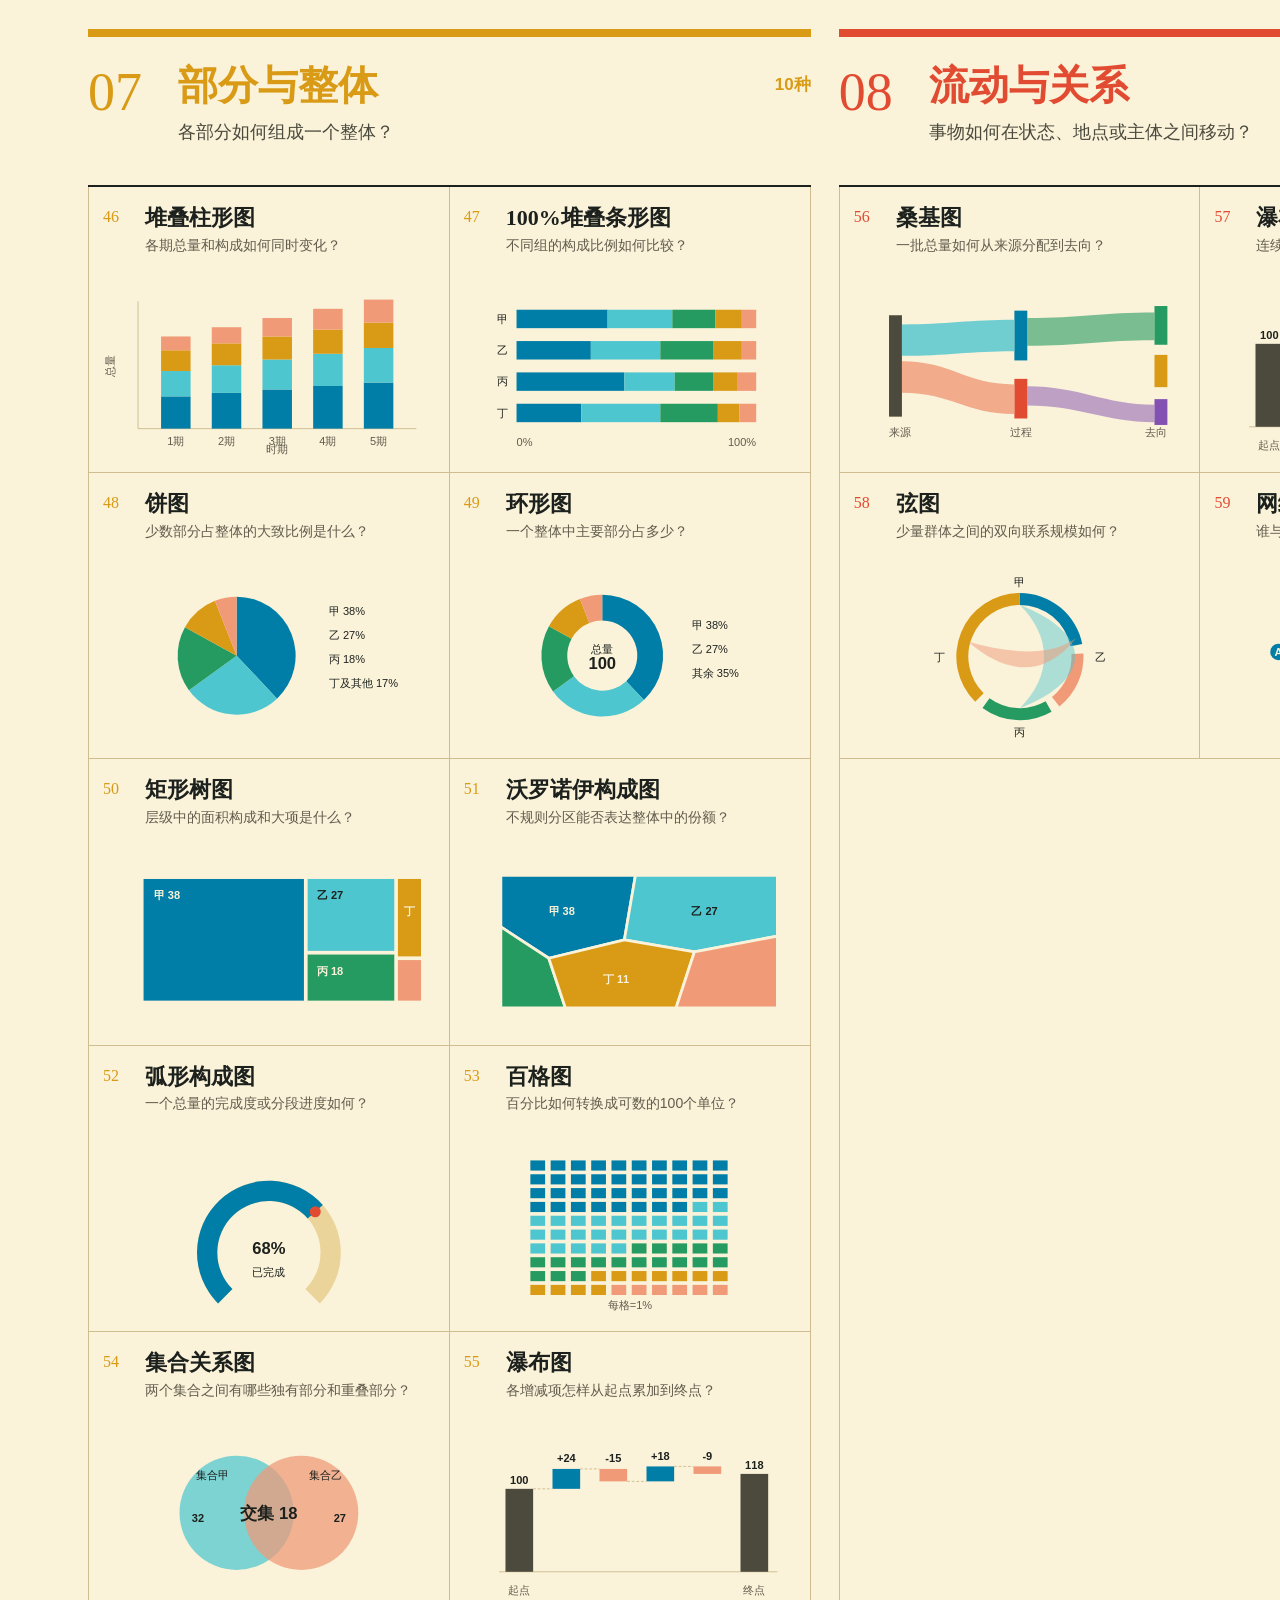
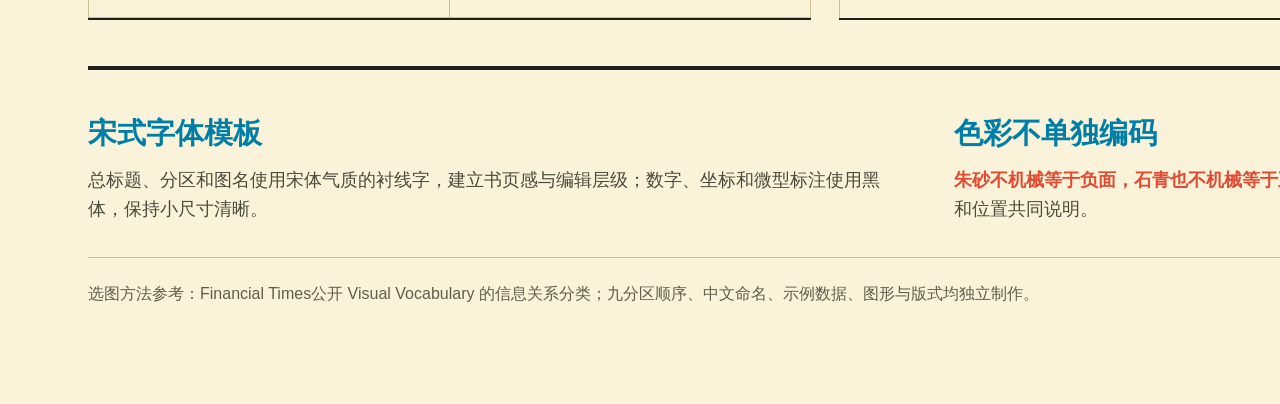
